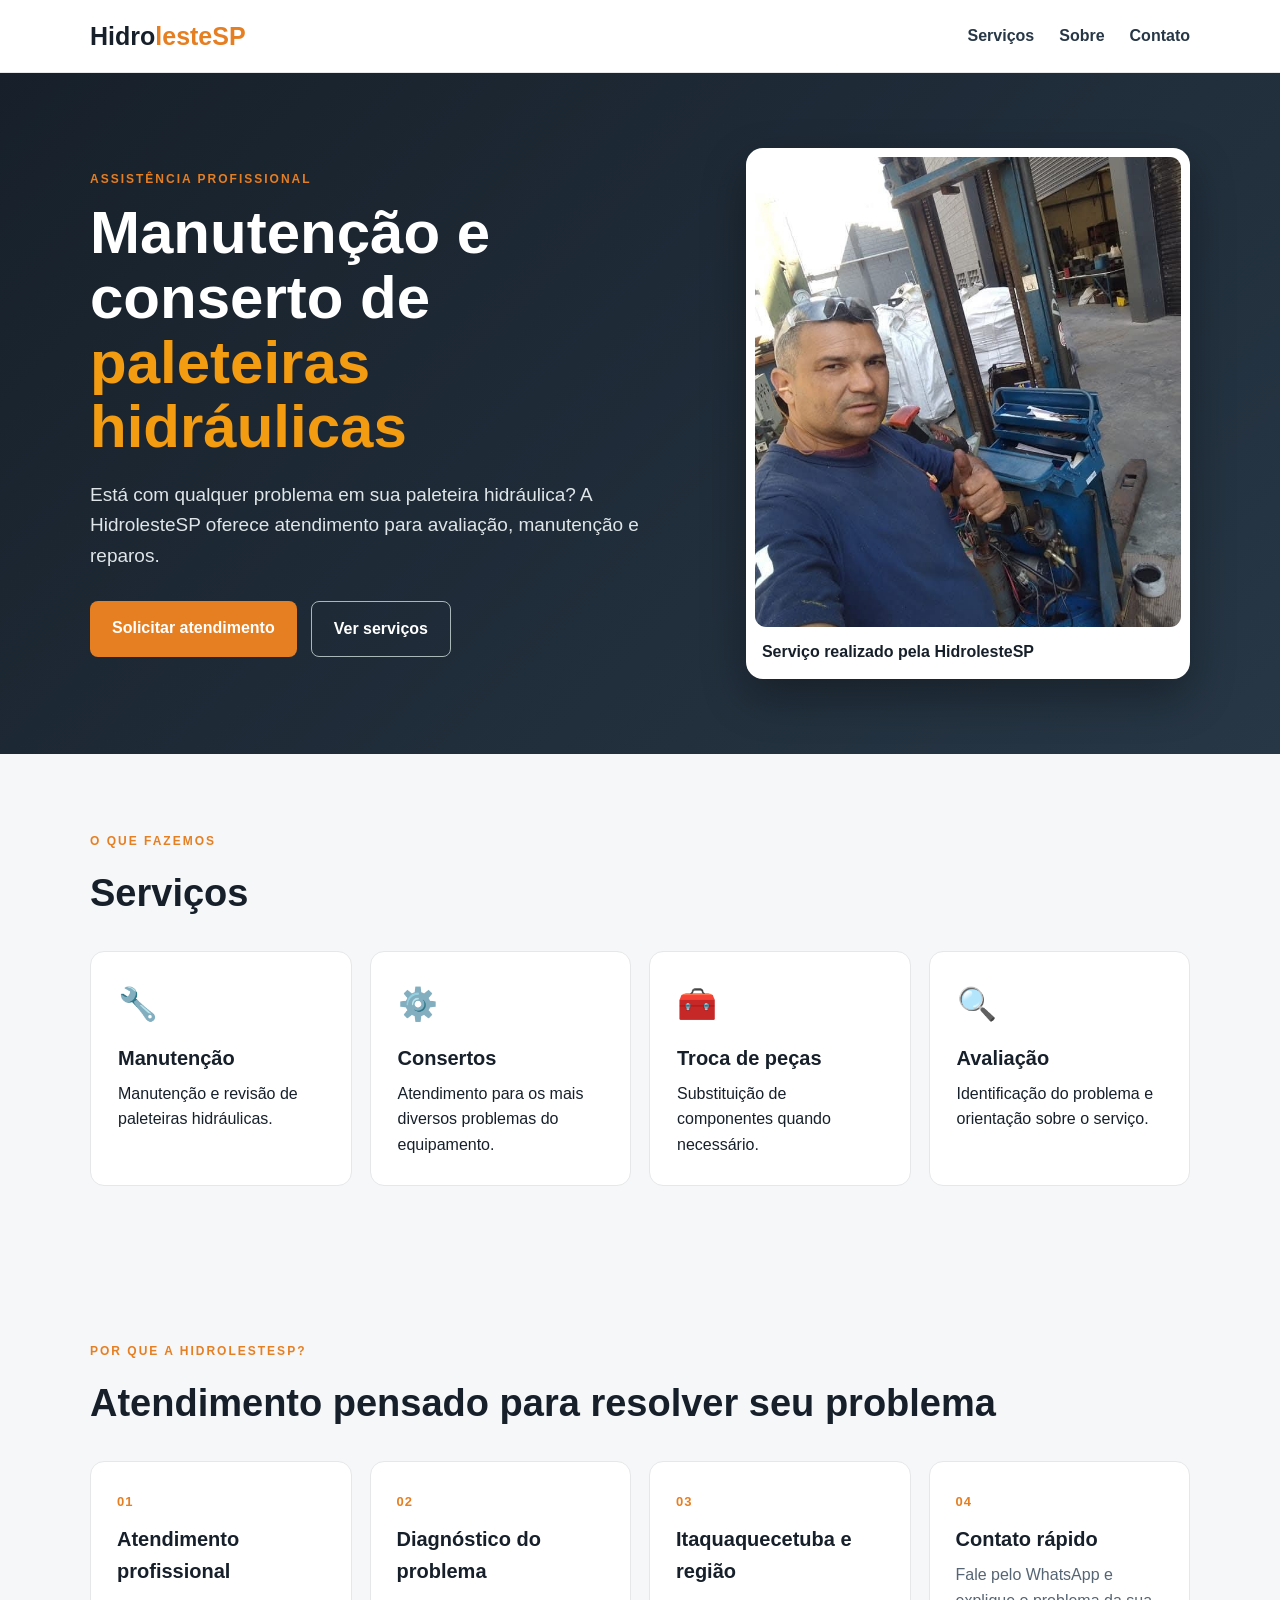
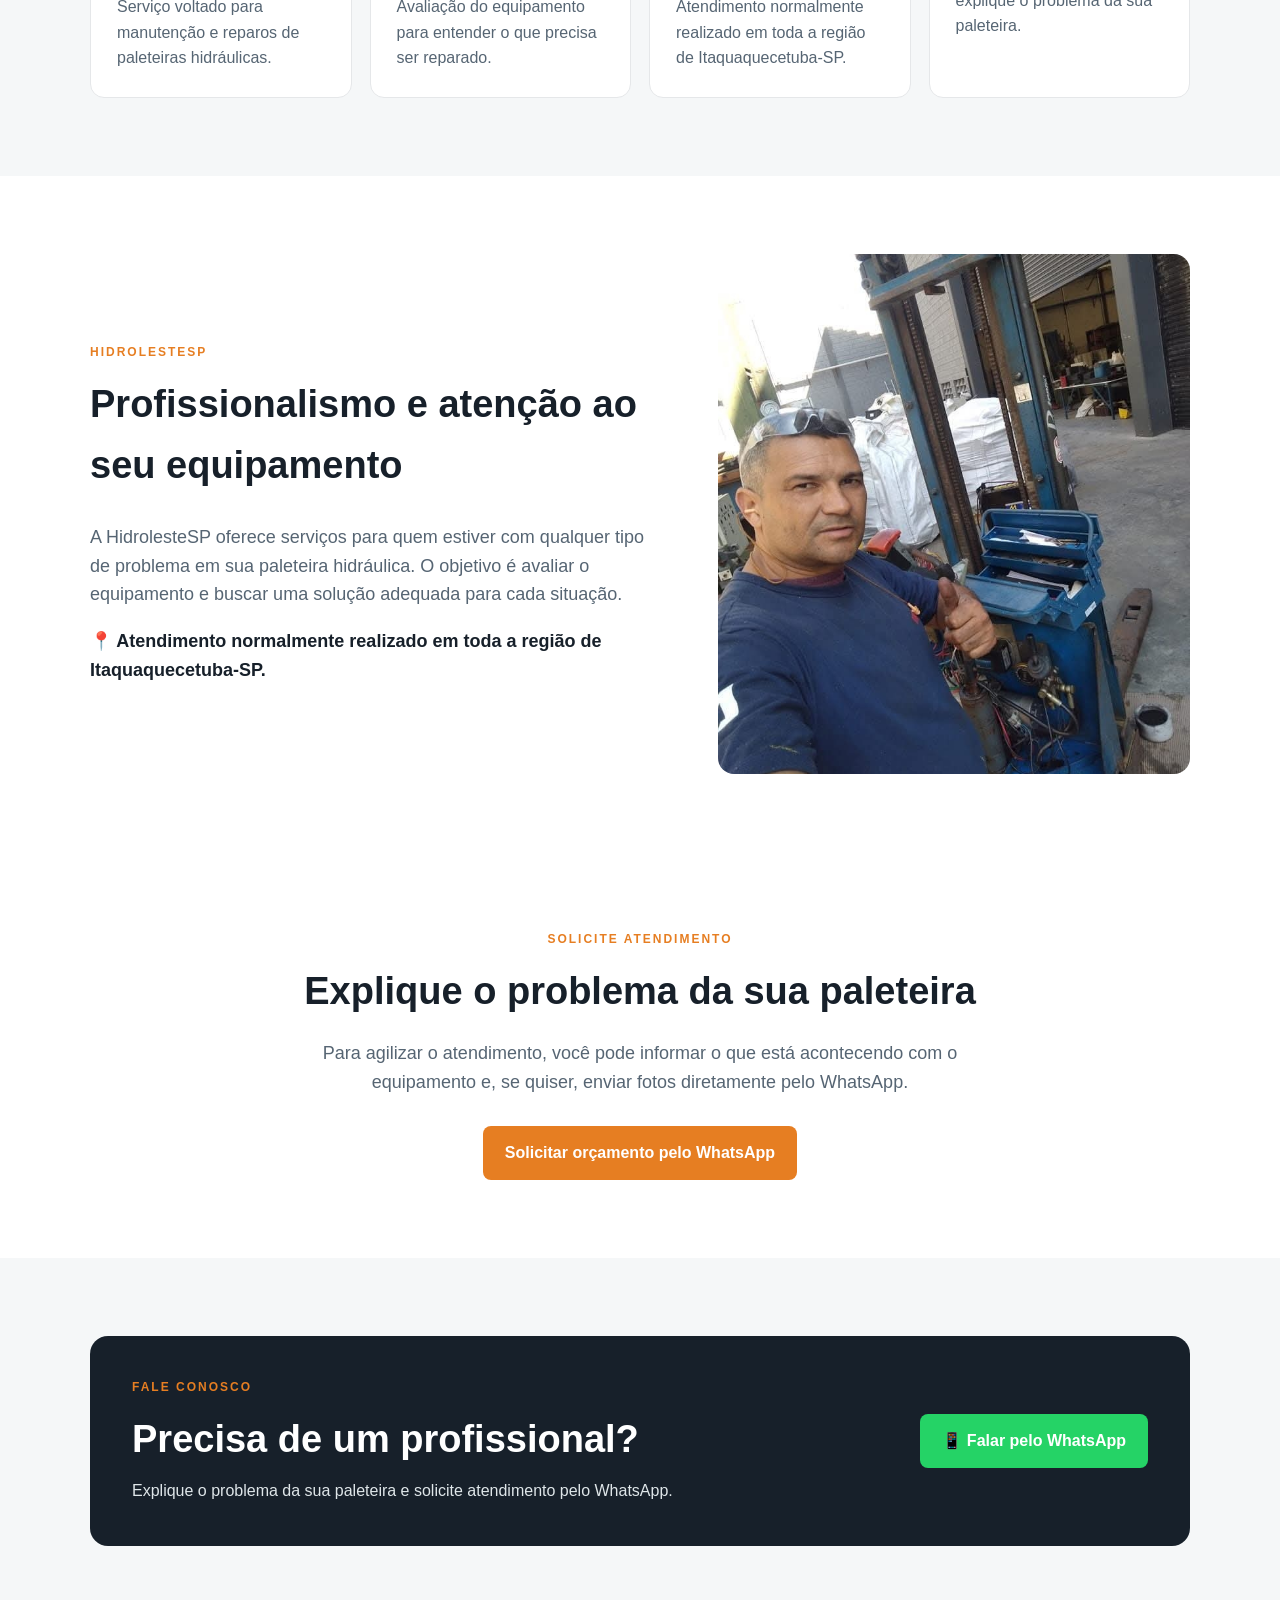
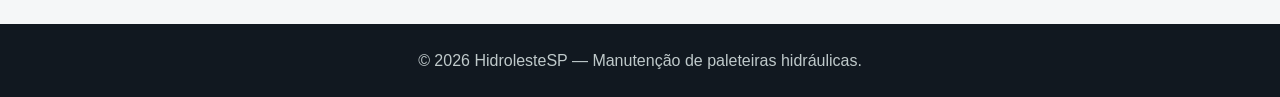
==== index.html @ 15f8eb1a "Add files via upload" ====
<!DOCTYPE html>
<html lang="pt-BR">
<head>
<meta charset="UTF-8">
<meta name="viewport" content="width=device-width, initial-scale=1.0">
<title>HidrolesteSP | Paleteiras Hidráulicas</title>
<link rel="stylesheet" href="style.css">
</head>
<body>
<header><div class="container nav">
  <div class="logo">Hidro<span>lesteSP</span></div>
  <nav><a href="#servicos">Serviços</a><a href="#sobre">Sobre</a><a href="#contato">Contato</a></nav>
</div></header>

<section class="hero"><div class="container hero-grid">
  <div>
    <p class="tag">ASSISTÊNCIA PROFISSIONAL</p>
    <h1>Manutenção e conserto de <strong>paleteiras hidráulicas</strong></h1>
    <p class="lead">Está com qualquer problema em sua paleteira hidráulica? A HidrolesteSP oferece atendimento para avaliação, manutenção e reparos.</p>
    <div class="buttons"><a class="btn primary" href="#contato">Solicitar atendimento</a><a class="btn outline" href="#servicos">Ver serviços</a></div>
  </div>
  <div class="photo"><img src="foto-servico.jpg" alt="Serviço realizado pela HidrolesteSP"><div>Serviço realizado pela HidrolesteSP</div></div>
</div></section>

<section id="servicos" class="section"><div class="container">
<p class="tag">O QUE FAZEMOS</p><h2>Serviços</h2>
<div class="cards">
<article><span>🔧</span><h3>Manutenção</h3><p>Manutenção e revisão de paleteiras hidráulicas.</p></article>
<article><span>⚙️</span><h3>Consertos</h3><p>Atendimento para os mais diversos problemas do equipamento.</p></article>
<article><span>🧰</span><h3>Troca de peças</h3><p>Substituição de componentes quando necessário.</p></article>
<article><span>🔍</span><h3>Avaliação</h3><p>Identificação do problema e orientação sobre o serviço.</p></article>
</div></div></section>

<section class="section reasons"><div class="container">
<p class="tag">POR QUE A HIDROLESTESP?</p>
<h2>Atendimento pensado para resolver seu problema</h2>
<div class="reasons-grid">
  <div class="reason"><b>01</b><h3>Atendimento profissional</h3><p>Serviço voltado para manutenção e reparos de paleteiras hidráulicas.</p></div>
  <div class="reason"><b>02</b><h3>Diagnóstico do problema</h3><p>Avaliação do equipamento para entender o que precisa ser reparado.</p></div>
  <div class="reason"><b>03</b><h3>Itaquaquecetuba e região</h3><p>Atendimento normalmente realizado em toda a região de Itaquaquecetuba-SP.</p></div>
  <div class="reason"><b>04</b><h3>Contato rápido</h3><p>Fale pelo WhatsApp e explique o problema da sua paleteira.</p></div>
</div>
</div></section>

<section id="sobre" class="section white"><div class="container about">
<div><p class="tag">HIDROLESTESP</p><h2>Profissionalismo e atenção ao seu equipamento</h2>
<p>A HidrolesteSP oferece serviços para quem estiver com qualquer tipo de problema em sua paleteira hidráulica. O objetivo é avaliar o equipamento e buscar uma solução adequada para cada situação.</p>
<p class="location">📍 Atendimento normalmente realizado em toda a região de Itaquaquecetuba-SP.</p></div>
<img src="foto-servico.jpg" alt="HidrolesteSP trabalhando em uma paleteira">
</div></section>

<section class="section request"><div class="container">
<p class="tag">SOLICITE ATENDIMENTO</p>
<h2>Explique o problema da sua paleteira</h2>
<p class="request-text">Para agilizar o atendimento, você pode informar o que está acontecendo com o equipamento e, se quiser, enviar fotos diretamente pelo WhatsApp.</p>
<a class="btn primary" href="https://wa.me/5511939559739?text=Ol%C3%A1%20HidrolesteSP%2C%20gostaria%20de%20solicitar%20atendimento%20para%20minha%20paleteira%20hidr%C3%A1ulica.%20O%20problema%20%C3%A9%3A%20" target="_blank">Solicitar orçamento pelo WhatsApp</a>
</div></section>

<section id="contato" class="section"><div class="container contact">
<div><p class="tag">FALE CONOSCO</p><h2>Precisa de um profissional?</h2><p>Explique o problema da sua paleteira e solicite atendimento pelo WhatsApp.</p></div>
<a class="btn whatsapp" href="https://wa.me/5511939559739?text=Ol%C3%A1%20HidrolesteSP%2C%20estou%20com%20um%20problema%20em%20uma%20paleteira%20hidr%C3%A1ulica%20e%20gostaria%20de%20solicitar%20atendimento." target="_blank">📱 Falar pelo WhatsApp</a>
</div></section>

<footer>© 2026 HidrolesteSP — Manutenção de paleteiras hidráulicas.</footer>
</body></html>
---- style.css ----
*{box-sizing:border-box;margin:0;padding:0}body{font-family:Arial,Helvetica,sans-serif;color:#17202a;background:#f5f7f8;line-height:1.6}a{text-decoration:none}.container{width:min(1100px,92%);margin:auto}header{background:#fff;border-bottom:1px solid #e5e7e9;position:sticky;top:0;z-index:5}.nav{height:72px;display:flex;align-items:center;justify-content:space-between}.logo{font-size:25px;font-weight:800}.logo span{color:#e67e22}nav a{color:#273746;font-weight:700;margin-left:25px}.hero{background:linear-gradient(135deg,#17202a,#273746);color:#fff;padding:75px 0}.hero-grid{display:grid;grid-template-columns:1.15fr .85fr;gap:55px;align-items:center}.tag{font-size:12px;letter-spacing:2px;font-weight:800;color:#e67e22;margin-bottom:12px}.hero h1{font-size:clamp(38px,5vw,60px);line-height:1.08;margin-bottom:20px}.hero h1 strong{color:#f39c12}.lead{font-size:19px;color:#dfe6e9;max-width:680px}.buttons{display:flex;gap:14px;margin-top:30px;flex-wrap:wrap}.btn{display:inline-block;padding:14px 22px;border-radius:8px;font-weight:800}.primary{background:#e67e22;color:#fff}.outline{border:1px solid #aab7b8;color:#fff}.photo{background:#fff;padding:9px;border-radius:17px;color:#17202a;font-weight:800;box-shadow:0 18px 45px #0005}.photo img{width:100%;height:470px;object-fit:cover;object-position:center;border-radius:11px;display:block}.photo div{padding:12px 7px 5px}.section{padding:78px 0}.section h2{font-size:38px;margin-bottom:27px}.cards{display:grid;grid-template-columns:repeat(4,1fr);gap:18px}.cards article{background:#fff;border:1px solid #e5e7e9;border-radius:14px;padding:27px}.cards span{font-size:32px}.cards h3{margin:12px 0 7px;font-size:20px}.white{background:#fff}.about{display:grid;grid-template-columns:1.1fr .9fr;gap:50px;align-items:center}.about>div>p:not(.tag){font-size:18px;color:#566573;max-width:680px}.about img{width:100%;max-height:520px;object-fit:cover;border-radius:16px}.location{margin-top:18px!important;font-weight:800!important;color:#17202a!important}.contact{background:#17202a;color:#fff;border-radius:18px;padding:42px;display:flex;justify-content:space-between;align-items:center;gap:30px}.contact h2{margin-bottom:8px}.contact p:not(.tag){color:#dfe6e9}.whatsapp{background:#25d366;color:#fff;white-space:nowrap}footer{background:#111820;color:#bfc9ca;text-align:center;padding:24px}@media(max-width:800px){nav{display:none}.hero-grid,.about{grid-template-columns:1fr}.cards{grid-template-columns:1fr 1fr}.photo img{height:400px}.contact{flex-direction:column;align-items:flex-start}}@media(max-width:520px){.cards{grid-template-columns:1fr}.section{padding:60px 0}.hero{padding:60px 0}.photo img{height:360px}}

.reasons{background:#f5f7f8}.reasons-grid{display:grid;grid-template-columns:repeat(4,1fr);gap:18px}.reason{background:#fff;border:1px solid #e5e7e9;border-radius:14px;padding:26px}.reason b{font-size:13px;color:#e67e22;letter-spacing:1px}.reason h3{font-size:20px;margin:10px 0 7px}.reason p{color:#566573}.request{text-align:center;background:#fff}.request-text{max-width:700px;margin:-10px auto 25px;color:#566573;font-size:18px}.request .btn{margin-top:5px}@media(max-width:800px){.reasons-grid{grid-template-columns:1fr 1fr}}@media(max-width:520px){.reasons-grid{grid-template-columns:1fr}}
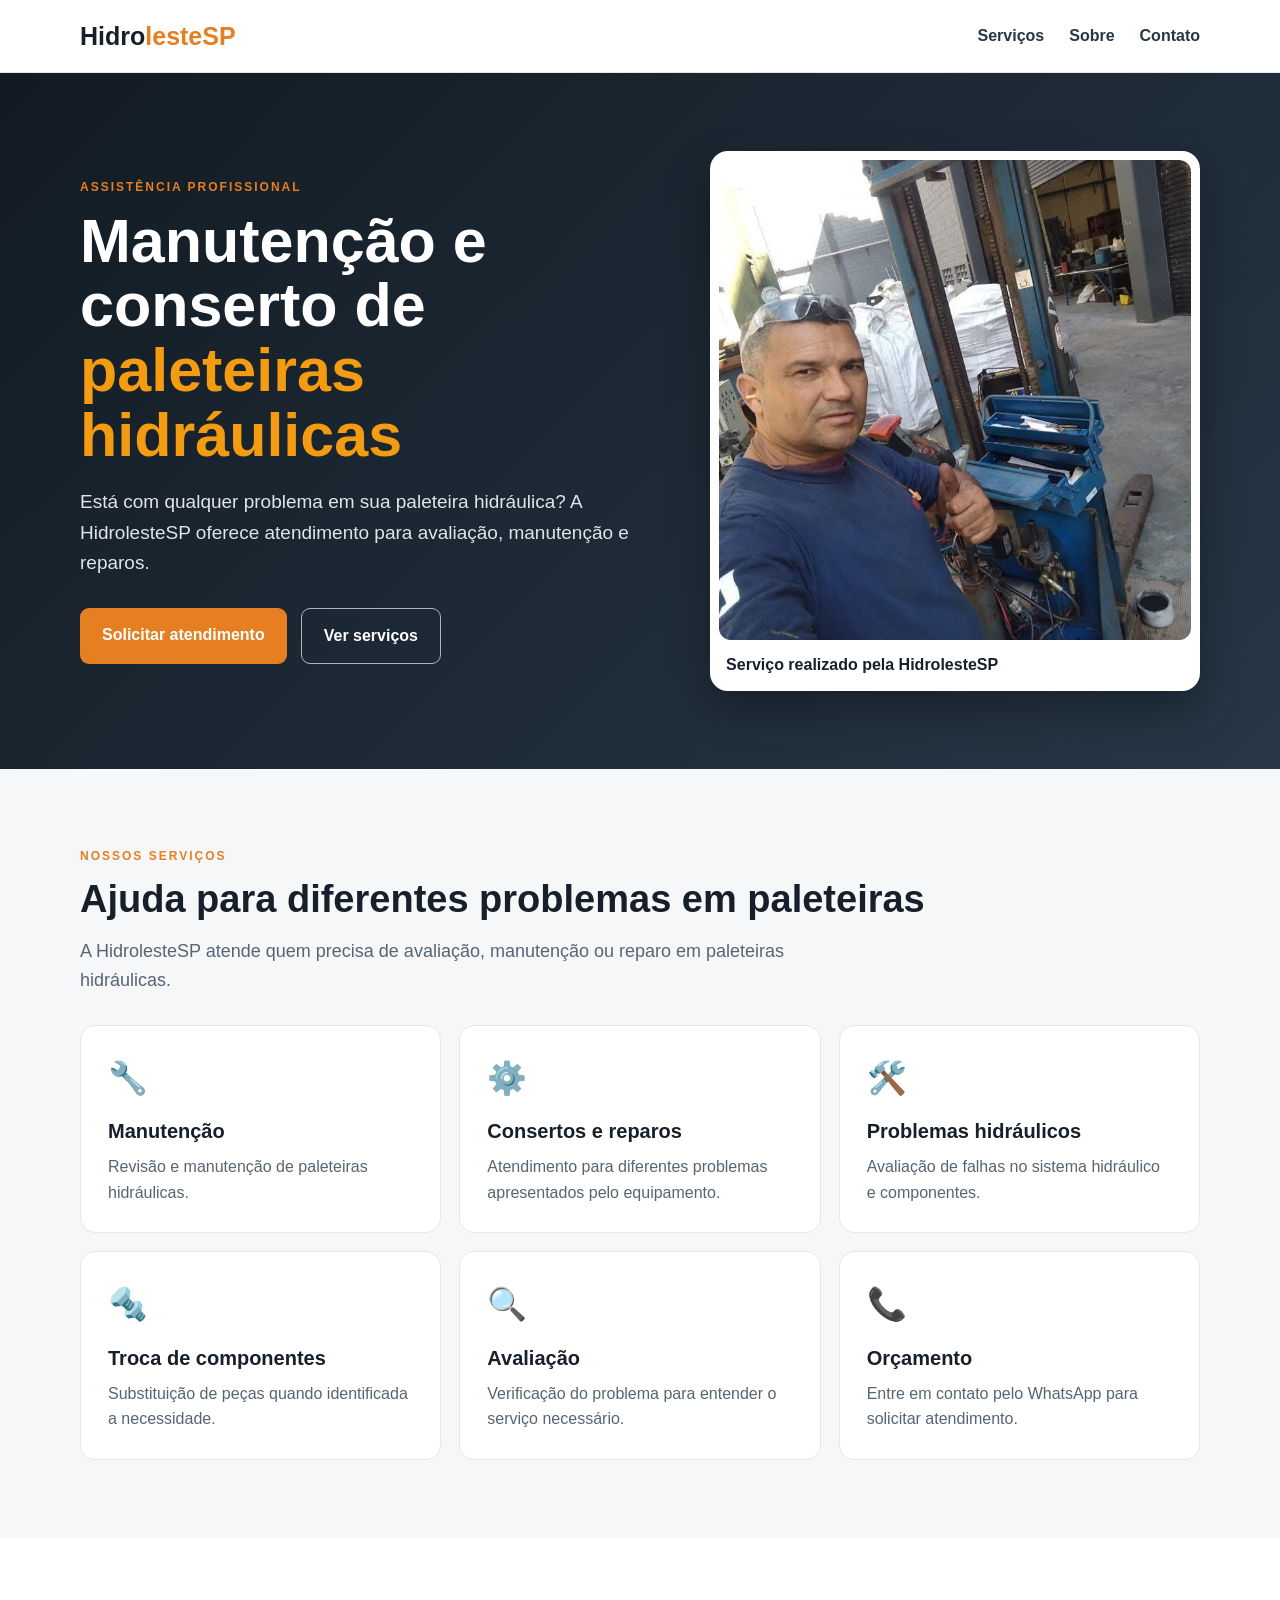
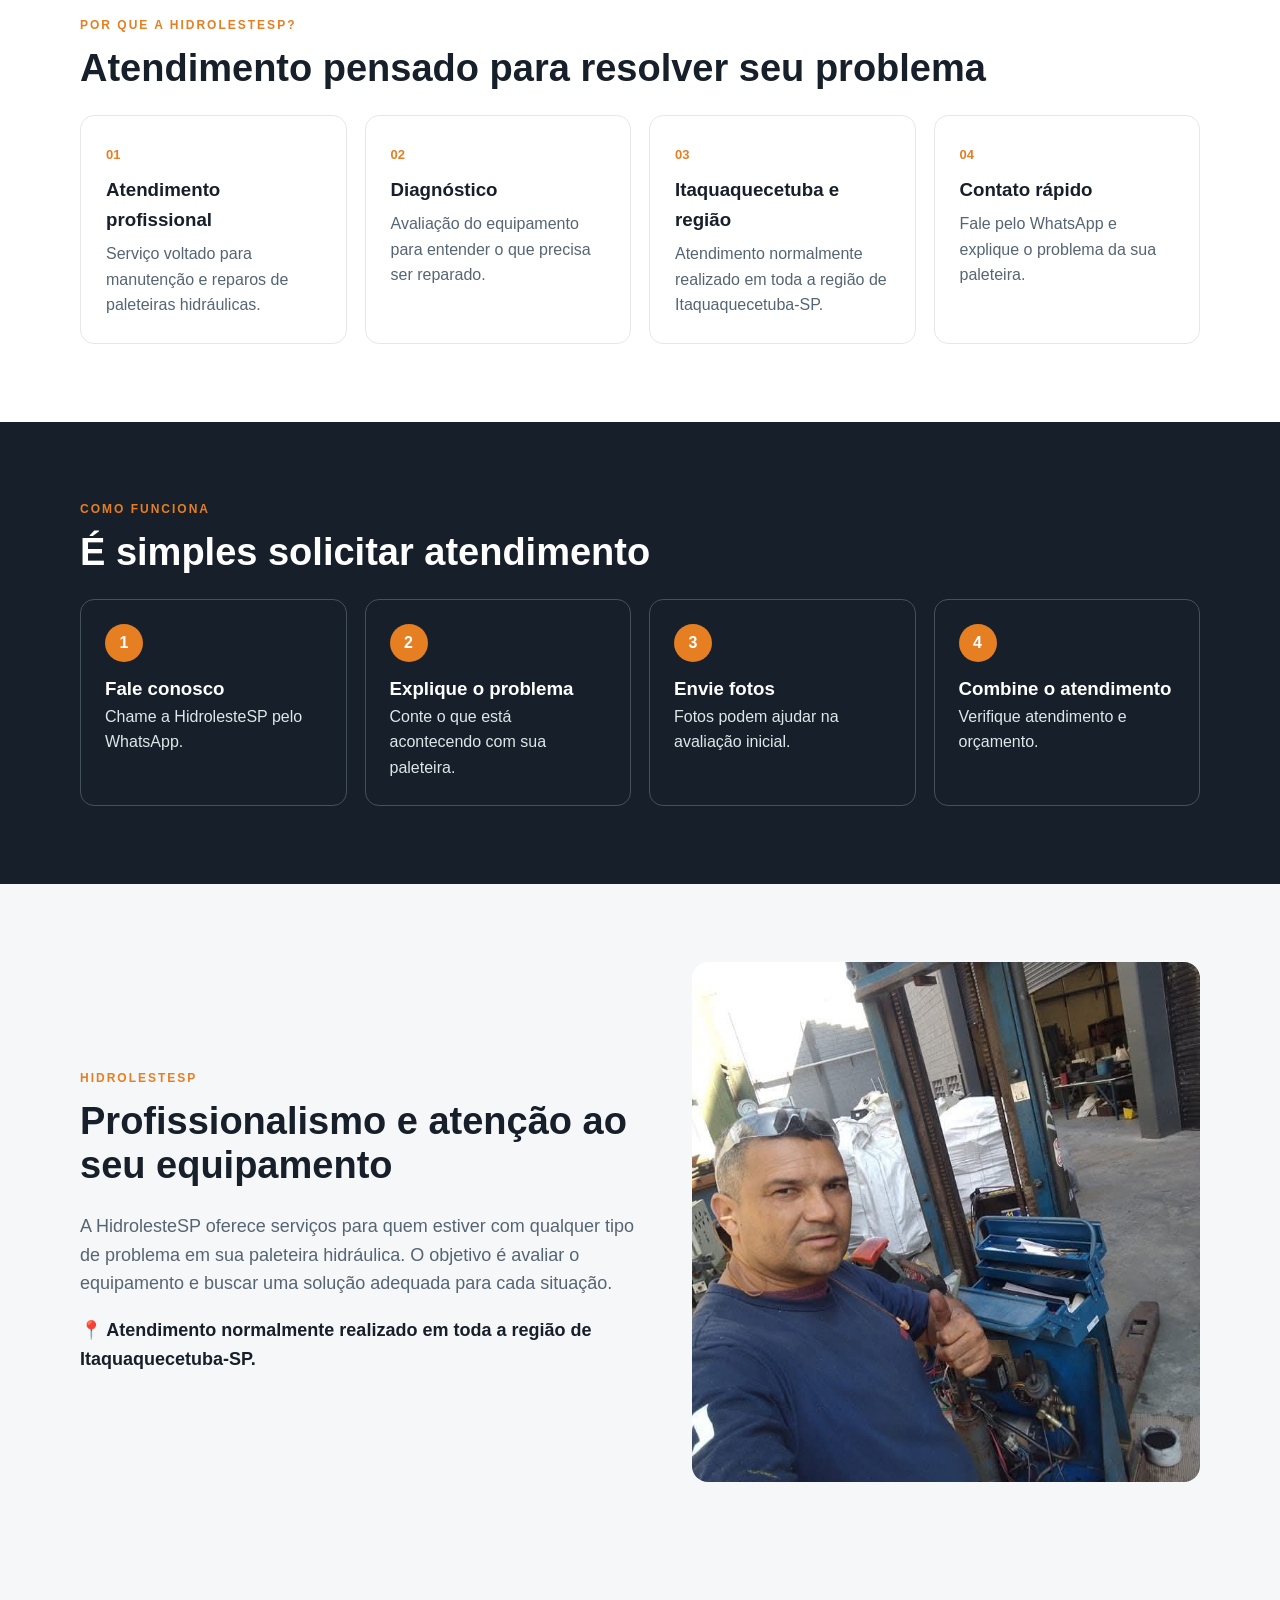
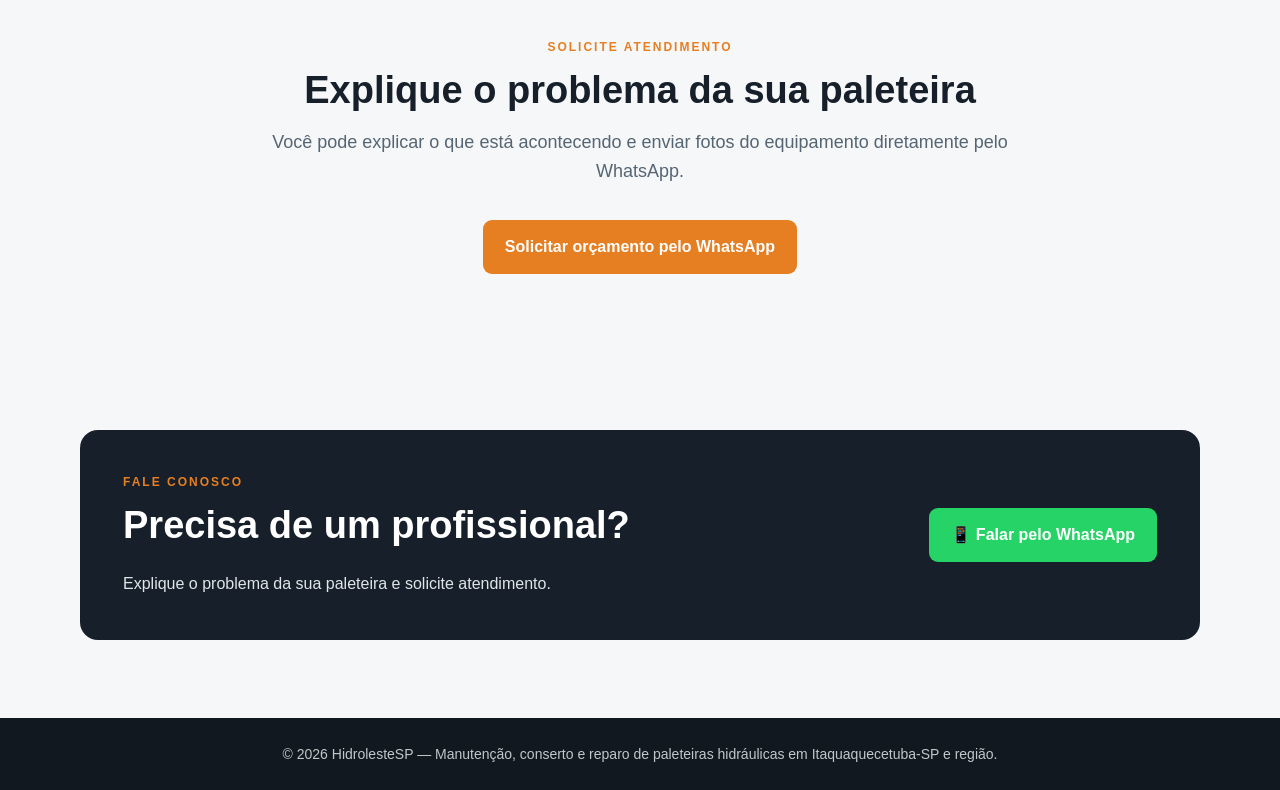
==== commit 65de3b3d: "Add files via upload" ====
--- a/index.html
+++ b/index.html
@@ -3,46 +3,96 @@
 <head>
 <meta charset="UTF-8">
 <meta name="viewport" content="width=device-width, initial-scale=1.0">
-<title>HidrolesteSP | Paleteiras Hidráulicas</title>
-<link rel="stylesheet" href="style.css">
+<title>HidrolesteSP | Manutenção de Paleteiras Hidráulicas</title>
+<meta name="description" content="HidrolesteSP oferece manutenção, conserto, reparos e avaliação de paleteiras hidráulicas em Itaquaquecetuba-SP e região.">
+<style>
+*{box-sizing:border-box;margin:0;padding:0}
+html{scroll-behavior:smooth}
+body{font-family:Arial,Helvetica,sans-serif;color:#17202a;background:#f5f7f8;line-height:1.6}
+a{text-decoration:none}
+.container{width:min(1120px,92%);margin:auto}
+header{background:#fff;border-bottom:1px solid #e5e7e9;position:sticky;top:0;z-index:10}
+.nav{height:72px;display:flex;align-items:center;justify-content:space-between}
+.logo{font-size:25px;font-weight:900}.logo span{color:#e67e22}
+nav a{color:#273746;font-weight:700;margin-left:25px}
+.hero{background:linear-gradient(135deg,#121b23,#273746);color:#fff;padding:78px 0}
+.hero-grid{display:grid;grid-template-columns:1.08fr .92fr;gap:55px;align-items:center}
+.tag{font-size:12px;letter-spacing:2px;font-weight:900;color:#e67e22;margin-bottom:12px}
+h1{font-size:clamp(38px,5vw,61px);line-height:1.06;margin-bottom:20px}
+h1 strong{color:#f39c12}.lead{font-size:19px;color:#dfe6e9;max-width:690px}
+.buttons{display:flex;gap:14px;margin-top:30px;flex-wrap:wrap}
+.btn{display:inline-block;padding:14px 22px;border-radius:9px;font-weight:900}
+.primary{background:#e67e22;color:#fff}.outline{border:1px solid #aab7b8;color:#fff}
+.photo{background:#fff;padding:9px;border-radius:18px;color:#17202a;font-weight:800;box-shadow:0 18px 45px #0005}
+.photo img{width:100%;height:480px;object-fit:cover;object-position:center;border-radius:12px;display:block}
+.photo div{padding:12px 7px 4px}
+.section{padding:78px 0}.section h2{font-size:38px;line-height:1.15;margin-bottom:24px}
+.intro{max-width:760px;color:#566573;font-size:18px;margin:-8px 0 30px}
+.services{background:#f5f7f8}
+.cards{display:grid;grid-template-columns:repeat(3,1fr);gap:18px}
+.card{background:#fff;border:1px solid #e5e7e9;border-radius:15px;padding:27px;transition:transform .2s,box-shadow .2s}
+.card:hover{transform:translateY(-3px);box-shadow:0 10px 25px #00000012}
+.card span{font-size:32px}.card h3{font-size:20px;margin:11px 0 7px}.card p{color:#566573}
+.reasons{background:#fff}.reason-grid{display:grid;grid-template-columns:repeat(4,1fr);gap:18px}
+.reason{padding:25px;border:1px solid #e5e7e9;border-radius:14px}.reason b{color:#e67e22;font-size:13px}.reason h3{margin:9px 0 6px}.reason p{color:#566573}
+.process{background:#17202a;color:#fff}.process-grid{display:grid;grid-template-columns:repeat(4,1fr);gap:18px}
+.step{border:1px solid #44515b;border-radius:14px;padding:24px}.step b{display:flex;width:38px;height:38px;border-radius:50%;align-items:center;justify-content:center;background:#e67e22;margin-bottom:12px}.step p{color:#dfe6e9}
+.about{display:grid;grid-template-columns:1.05fr .95fr;gap:50px;align-items:center}.about p:not(.tag){font-size:18px;color:#566573;max-width:700px}.about img{width:100%;max-height:520px;object-fit:cover;border-radius:16px}
+.location{font-weight:900!important;color:#17202a!important;margin-top:18px}
+.request{text-align:center;background:#f5f7f8}.request .intro{margin-left:auto;margin-right:auto}.request .btn{margin-top:4px}
+.contact{background:#17202a;color:#fff;border-radius:18px;padding:43px;display:flex;justify-content:space-between;align-items:center;gap:30px}.contact p:not(.tag){color:#dfe6e9}.whatsapp{background:#25d366;color:#fff;white-space:nowrap}
+footer{background:#111820;color:#bfc9ca;text-align:center;padding:25px;font-size:14px}
+@media(max-width:800px){nav{display:none}.hero-grid,.about{grid-template-columns:1fr}.cards{grid-template-columns:1fr 1fr}.reason-grid,.process-grid{grid-template-columns:1fr 1fr}.photo img{height:410px}.contact{flex-direction:column;align-items:flex-start}}
+@media(max-width:520px){.cards,.reason-grid,.process-grid{grid-template-columns:1fr}.hero{padding:60px 0}.section{padding:60px 0}.photo img{height:370px}}
+</style>
 </head>
 <body>
 <header><div class="container nav">
-  <div class="logo">Hidro<span>lesteSP</span></div>
-  <nav><a href="#servicos">Serviços</a><a href="#sobre">Sobre</a><a href="#contato">Contato</a></nav>
+<div class="logo">Hidro<span>lesteSP</span></div>
+<nav><a href="#servicos">Serviços</a><a href="#sobre">Sobre</a><a href="#contato">Contato</a></nav>
 </div></header>
 
 <section class="hero"><div class="container hero-grid">
-  <div>
-    <p class="tag">ASSISTÊNCIA PROFISSIONAL</p>
-    <h1>Manutenção e conserto de <strong>paleteiras hidráulicas</strong></h1>
-    <p class="lead">Está com qualquer problema em sua paleteira hidráulica? A HidrolesteSP oferece atendimento para avaliação, manutenção e reparos.</p>
-    <div class="buttons"><a class="btn primary" href="#contato">Solicitar atendimento</a><a class="btn outline" href="#servicos">Ver serviços</a></div>
-  </div>
-  <div class="photo"><img src="foto-servico.jpg" alt="Serviço realizado pela HidrolesteSP"><div>Serviço realizado pela HidrolesteSP</div></div>
+<div>
+<p class="tag">ASSISTÊNCIA PROFISSIONAL</p>
+<h1>Manutenção e conserto de <strong>paleteiras hidráulicas</strong></h1>
+<p class="lead">Está com qualquer problema em sua paleteira hidráulica? A HidrolesteSP oferece atendimento para avaliação, manutenção e reparos.</p>
+<div class="buttons"><a class="btn primary" href="#contato">Solicitar atendimento</a><a class="btn outline" href="#servicos">Ver serviços</a></div>
+</div>
+<div class="photo"><img src="foto-servico.jpg" alt="Serviço realizado pela HidrolesteSP"><div>Serviço realizado pela HidrolesteSP</div></div>
 </div></section>
 
-<section id="servicos" class="section"><div class="container">
-<p class="tag">O QUE FAZEMOS</p><h2>Serviços</h2>
+<section id="servicos" class="section services"><div class="container">
+<p class="tag">NOSSOS SERVIÇOS</p><h2>Ajuda para diferentes problemas em paleteiras</h2>
+<p class="intro">A HidrolesteSP atende quem precisa de avaliação, manutenção ou reparo em paleteiras hidráulicas.</p>
 <div class="cards">
-<article><span>🔧</span><h3>Manutenção</h3><p>Manutenção e revisão de paleteiras hidráulicas.</p></article>
-<article><span>⚙️</span><h3>Consertos</h3><p>Atendimento para os mais diversos problemas do equipamento.</p></article>
-<article><span>🧰</span><h3>Troca de peças</h3><p>Substituição de componentes quando necessário.</p></article>
-<article><span>🔍</span><h3>Avaliação</h3><p>Identificação do problema e orientação sobre o serviço.</p></article>
+<div class="card"><span>🔧</span><h3>Manutenção</h3><p>Revisão e manutenção de paleteiras hidráulicas.</p></div>
+<div class="card"><span>⚙️</span><h3>Consertos e reparos</h3><p>Atendimento para diferentes problemas apresentados pelo equipamento.</p></div>
+<div class="card"><span>🛠️</span><h3>Problemas hidráulicos</h3><p>Avaliação de falhas no sistema hidráulico e componentes.</p></div>
+<div class="card"><span>🔩</span><h3>Troca de componentes</h3><p>Substituição de peças quando identificada a necessidade.</p></div>
+<div class="card"><span>🔍</span><h3>Avaliação</h3><p>Verificação do problema para entender o serviço necessário.</p></div>
+<div class="card"><span>📞</span><h3>Orçamento</h3><p>Entre em contato pelo WhatsApp para solicitar atendimento.</p></div>
 </div></div></section>
 
 <section class="section reasons"><div class="container">
-<p class="tag">POR QUE A HIDROLESTESP?</p>
-<h2>Atendimento pensado para resolver seu problema</h2>
-<div class="reasons-grid">
-  <div class="reason"><b>01</b><h3>Atendimento profissional</h3><p>Serviço voltado para manutenção e reparos de paleteiras hidráulicas.</p></div>
-  <div class="reason"><b>02</b><h3>Diagnóstico do problema</h3><p>Avaliação do equipamento para entender o que precisa ser reparado.</p></div>
-  <div class="reason"><b>03</b><h3>Itaquaquecetuba e região</h3><p>Atendimento normalmente realizado em toda a região de Itaquaquecetuba-SP.</p></div>
-  <div class="reason"><b>04</b><h3>Contato rápido</h3><p>Fale pelo WhatsApp e explique o problema da sua paleteira.</p></div>
-</div>
-</div></section>
+<p class="tag">POR QUE A HIDROLESTESP?</p><h2>Atendimento pensado para resolver seu problema</h2>
+<div class="reason-grid">
+<div class="reason"><b>01</b><h3>Atendimento profissional</h3><p>Serviço voltado para manutenção e reparos de paleteiras hidráulicas.</p></div>
+<div class="reason"><b>02</b><h3>Diagnóstico</h3><p>Avaliação do equipamento para entender o que precisa ser reparado.</p></div>
+<div class="reason"><b>03</b><h3>Itaquaquecetuba e região</h3><p>Atendimento normalmente realizado em toda a região de Itaquaquecetuba-SP.</p></div>
+<div class="reason"><b>04</b><h3>Contato rápido</h3><p>Fale pelo WhatsApp e explique o problema da sua paleteira.</p></div>
+</div></div></section>
 
-<section id="sobre" class="section white"><div class="container about">
+<section class="section process"><div class="container">
+<p class="tag">COMO FUNCIONA</p><h2>É simples solicitar atendimento</h2>
+<div class="process-grid">
+<div class="step"><b>1</b><h3>Fale conosco</h3><p>Chame a HidrolesteSP pelo WhatsApp.</p></div>
+<div class="step"><b>2</b><h3>Explique o problema</h3><p>Conte o que está acontecendo com sua paleteira.</p></div>
+<div class="step"><b>3</b><h3>Envie fotos</h3><p>Fotos podem ajudar na avaliação inicial.</p></div>
+<div class="step"><b>4</b><h3>Combine o atendimento</h3><p>Verifique atendimento e orçamento.</p></div>
+</div></div></section>
+
+<section id="sobre" class="section"><div class="container about">
 <div><p class="tag">HIDROLESTESP</p><h2>Profissionalismo e atenção ao seu equipamento</h2>
 <p>A HidrolesteSP oferece serviços para quem estiver com qualquer tipo de problema em sua paleteira hidráulica. O objetivo é avaliar o equipamento e buscar uma solução adequada para cada situação.</p>
 <p class="location">📍 Atendimento normalmente realizado em toda a região de Itaquaquecetuba-SP.</p></div>
@@ -50,16 +100,15 @@
 </div></section>
 
 <section class="section request"><div class="container">
-<p class="tag">SOLICITE ATENDIMENTO</p>
-<h2>Explique o problema da sua paleteira</h2>
-<p class="request-text">Para agilizar o atendimento, você pode informar o que está acontecendo com o equipamento e, se quiser, enviar fotos diretamente pelo WhatsApp.</p>
-<a class="btn primary" href="https://wa.me/5511939559739?text=Ol%C3%A1%20HidrolesteSP%2C%20gostaria%20de%20solicitar%20atendimento%20para%20minha%20paleteira%20hidr%C3%A1ulica.%20O%20problema%20%C3%A9%3A%20" target="_blank">Solicitar orçamento pelo WhatsApp</a>
+<p class="tag">SOLICITE ATENDIMENTO</p><h2>Explique o problema da sua paleteira</h2>
+<p class="intro">Você pode explicar o que está acontecendo e enviar fotos do equipamento diretamente pelo WhatsApp.</p>
+<a class="btn primary" href="https://wa.me/5511939559739?text=Ol%C3%A1%20HidrolesteSP%2C%20gostaria%20de%20solicitar%20atendimento%20para%20minha%20paleteira%20hidr%C3%A1ulica.%20O%20problema%20%C3%A9%3A%20" target="_blank" rel="noopener">Solicitar orçamento pelo WhatsApp</a>
 </div></section>
 
 <section id="contato" class="section"><div class="container contact">
-<div><p class="tag">FALE CONOSCO</p><h2>Precisa de um profissional?</h2><p>Explique o problema da sua paleteira e solicite atendimento pelo WhatsApp.</p></div>
-<a class="btn whatsapp" href="https://wa.me/5511939559739?text=Ol%C3%A1%20HidrolesteSP%2C%20estou%20com%20um%20problema%20em%20uma%20paleteira%20hidr%C3%A1ulica%20e%20gostaria%20de%20solicitar%20atendimento." target="_blank">📱 Falar pelo WhatsApp</a>
+<div><p class="tag">FALE CONOSCO</p><h2>Precisa de um profissional?</h2><p>Explique o problema da sua paleteira e solicite atendimento.</p></div>
+<a class="btn whatsapp" href="https://wa.me/5511939559739?text=Ol%C3%A1%20HidrolesteSP%2C%20estou%20com%20um%20problema%20em%20uma%20paleteira%20hidr%C3%A1ulica%20e%20gostaria%20de%20solicitar%20atendimento." target="_blank" rel="noopener">📱 Falar pelo WhatsApp</a>
 </div></section>
 
-<footer>© 2026 HidrolesteSP — Manutenção de paleteiras hidráulicas.</footer>
-</body></html>
+<footer>© 2026 HidrolesteSP — Manutenção, conserto e reparo de paleteiras hidráulicas em Itaquaquecetuba-SP e região.</footer>
+</body></html>
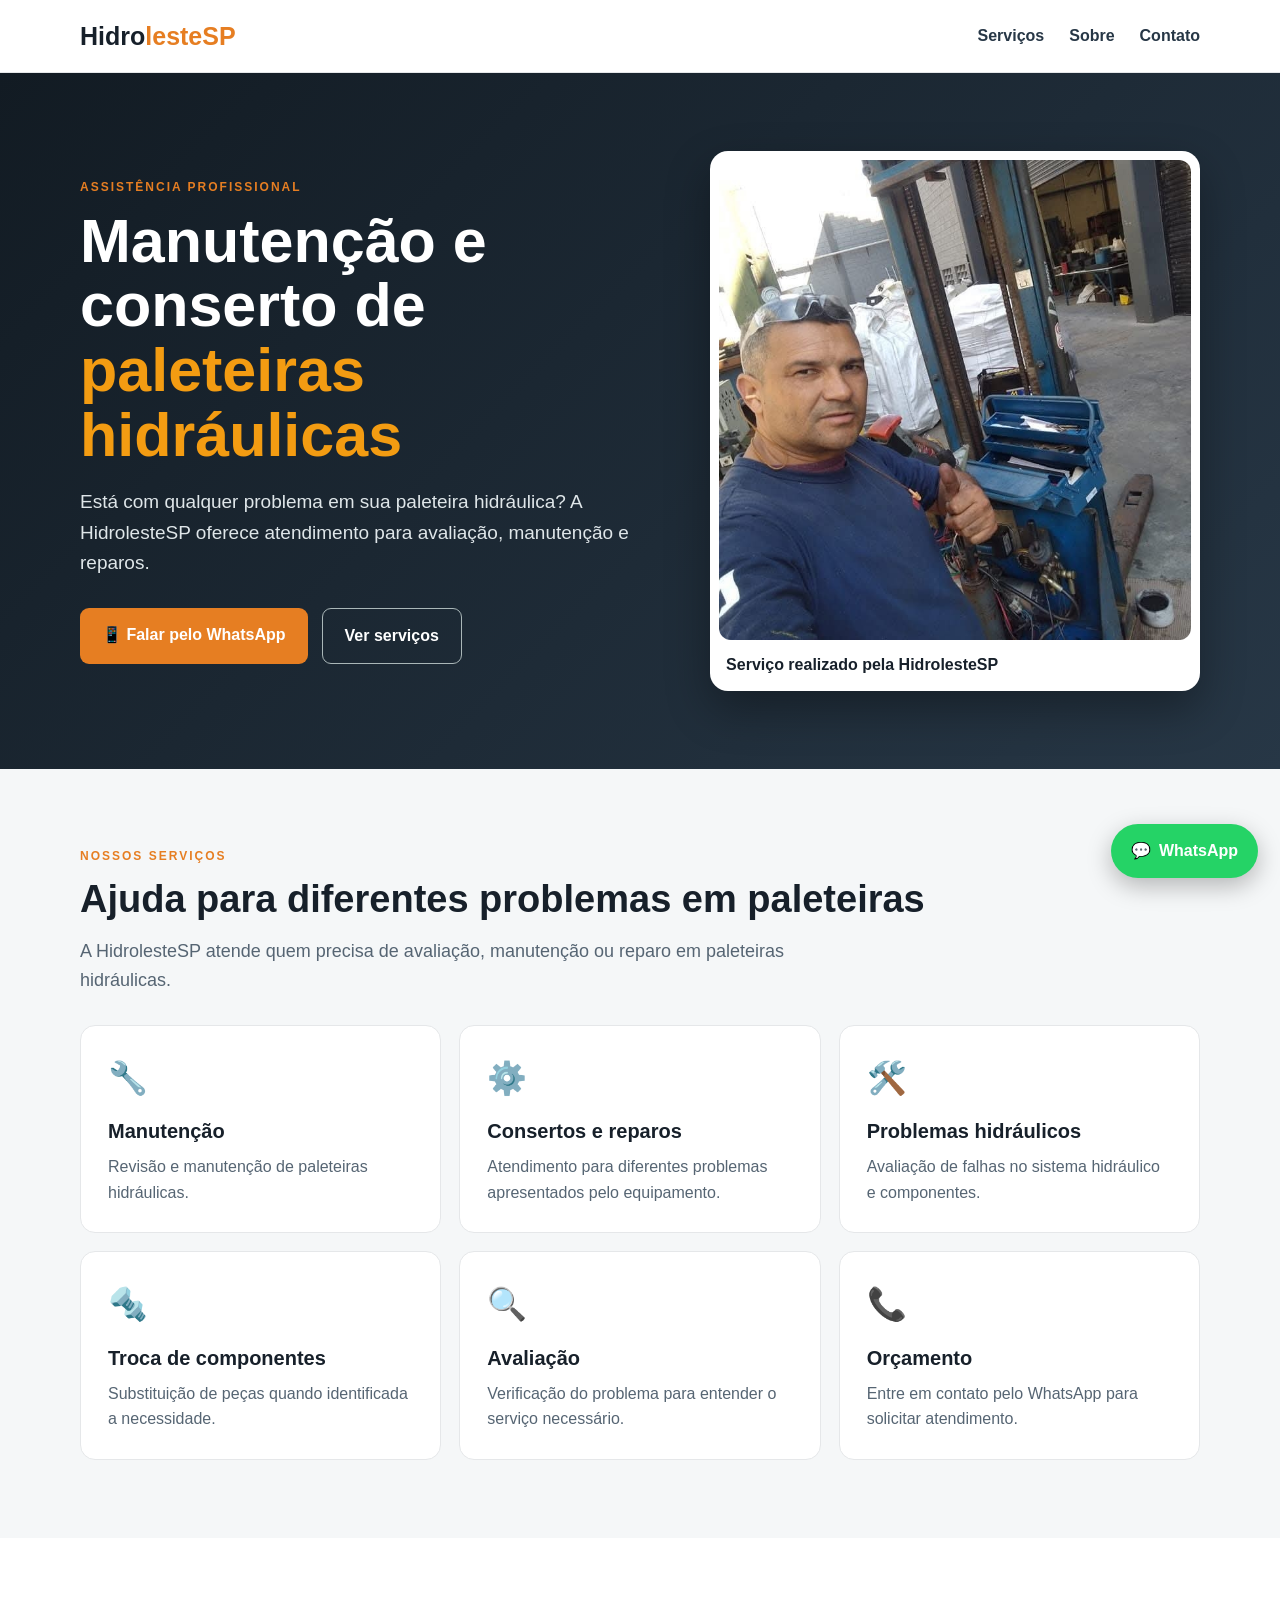
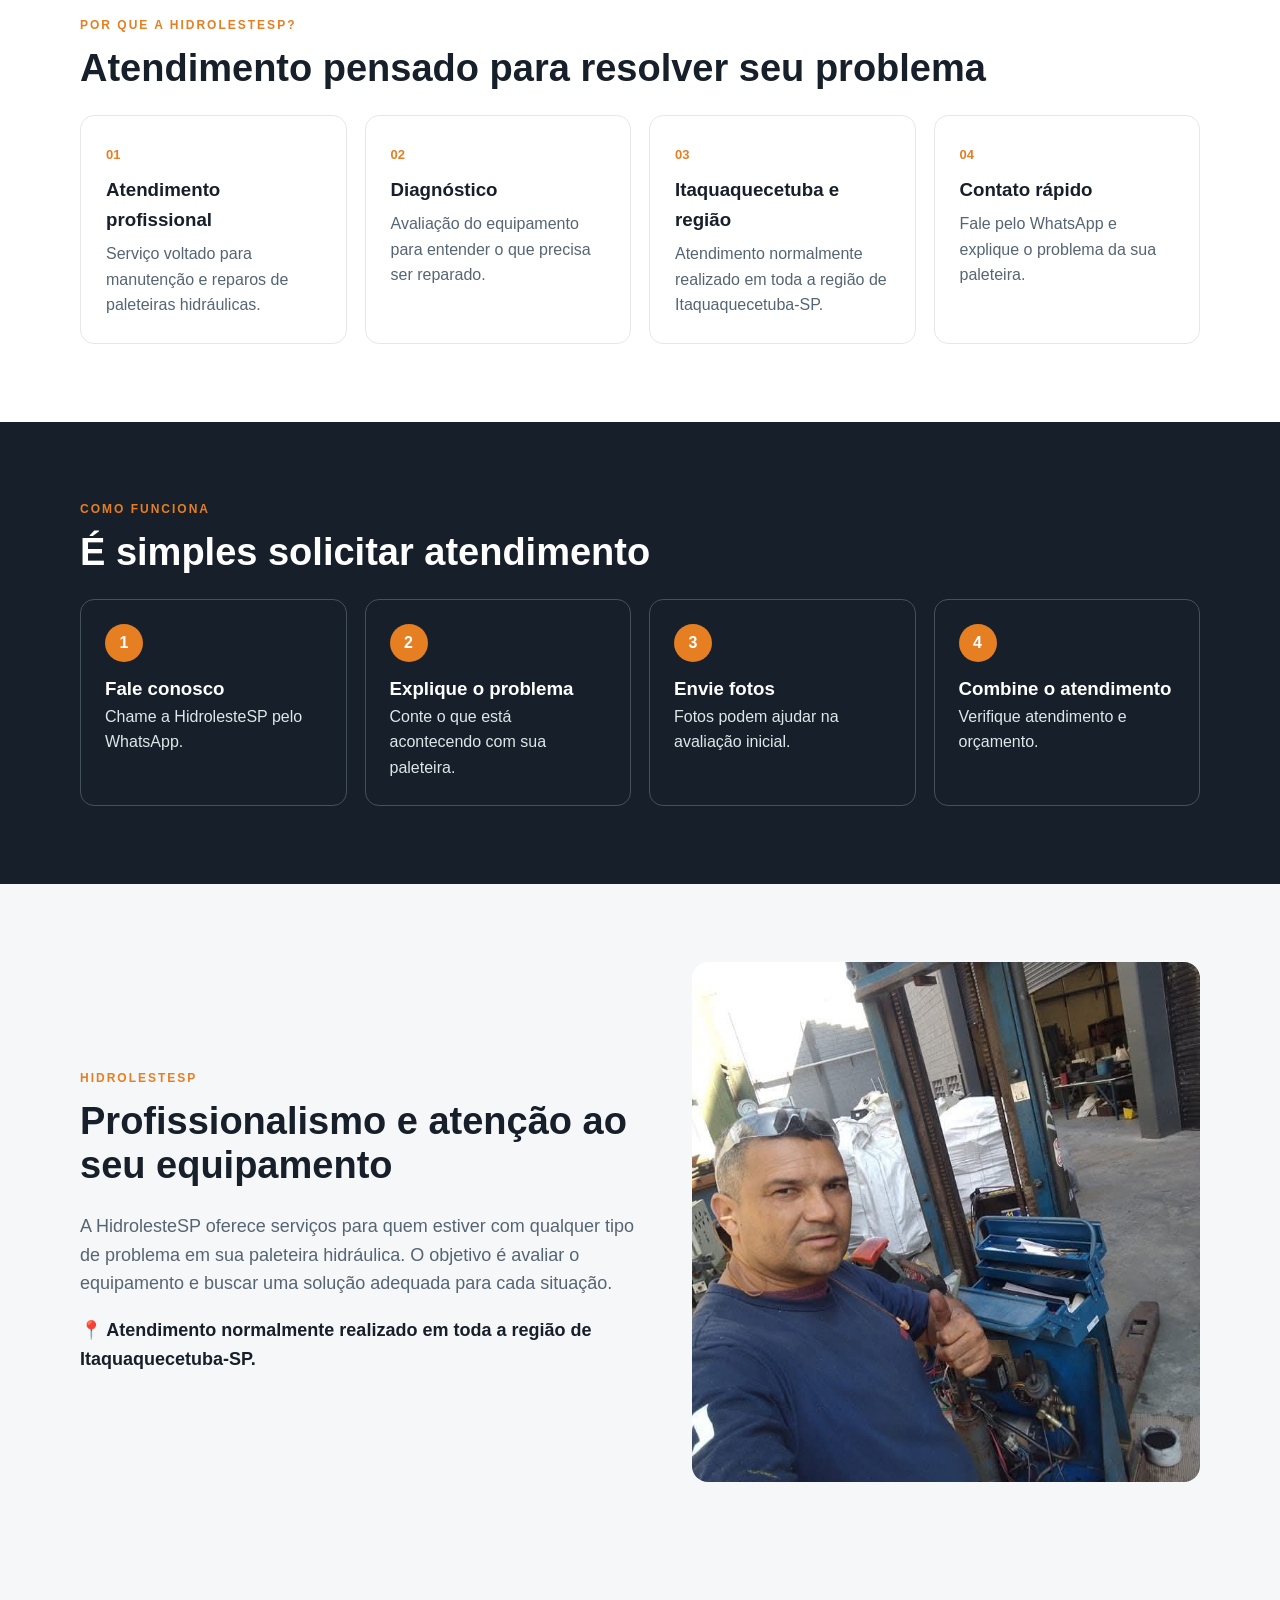
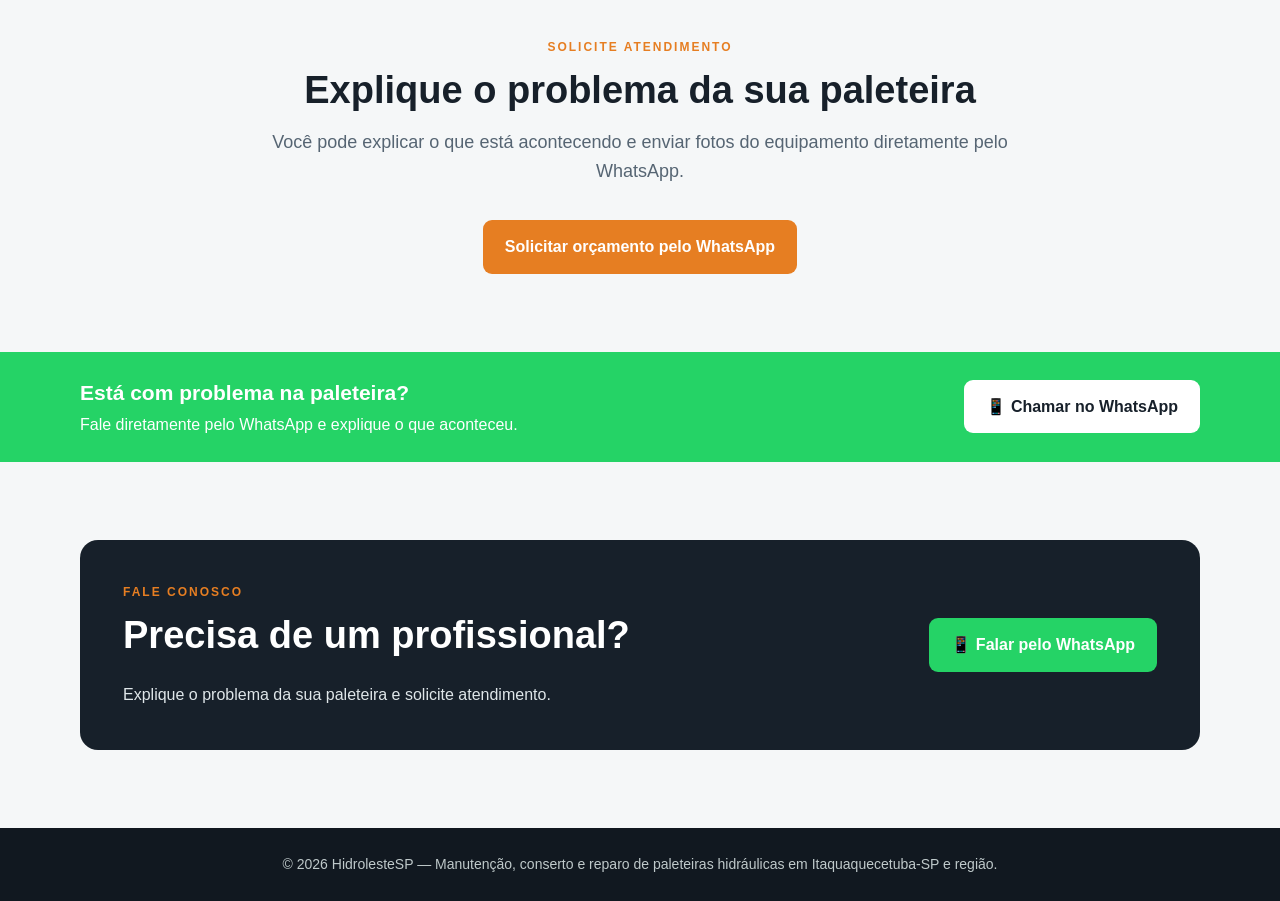
==== commit 688ea06c: "Add files via upload" ====
--- a/index.html
+++ b/index.html
@@ -44,6 +44,7 @@
 footer{background:#111820;color:#bfc9ca;text-align:center;padding:25px;font-size:14px}
 @media(max-width:800px){nav{display:none}.hero-grid,.about{grid-template-columns:1fr}.cards{grid-template-columns:1fr 1fr}.reason-grid,.process-grid{grid-template-columns:1fr 1fr}.photo img{height:410px}.contact{flex-direction:column;align-items:flex-start}}
 @media(max-width:520px){.cards,.reason-grid,.process-grid{grid-template-columns:1fr}.hero{padding:60px 0}.section{padding:60px 0}.photo img{height:370px}}
+.quick-contact{background:#25d366;color:#fff;padding:24px 0}.quick-contact .container{display:flex;align-items:center;justify-content:space-between;gap:20px}.quick-contact strong{display:block;font-size:21px}.quick-contact span{display:block;margin-top:3px}.quick-contact .btn{background:#fff;color:#17202a}.whatsapp-float{position:fixed;right:22px;bottom:22px;z-index:20;background:#25d366;color:#fff;border-radius:999px;padding:14px 20px;font-weight:900;box-shadow:0 8px 24px #0004;display:flex;align-items:center;gap:8px}.whatsapp-float:hover{transform:translateY(-2px)}@media(max-width:600px){.quick-contact .container{flex-direction:column;align-items:flex-start}.whatsapp-float{right:14px;bottom:14px;padding:13px 16px}.whatsapp-float span{display:inline}}
 </style>
 </head>
 <body>
@@ -57,7 +58,7 @@
 <p class="tag">ASSISTÊNCIA PROFISSIONAL</p>
 <h1>Manutenção e conserto de <strong>paleteiras hidráulicas</strong></h1>
 <p class="lead">Está com qualquer problema em sua paleteira hidráulica? A HidrolesteSP oferece atendimento para avaliação, manutenção e reparos.</p>
-<div class="buttons"><a class="btn primary" href="#contato">Solicitar atendimento</a><a class="btn outline" href="#servicos">Ver serviços</a></div>
+<div class="buttons"><a class="btn primary" href="https://wa.me/5511939559739?text=Ol%C3%A1%20HidrolesteSP%2C%20estou%20com%20um%20problema%20em%20uma%20paleteira%20hidr%C3%A1ulica%20e%20gostaria%20de%20solicitar%20atendimento." target="_blank" rel="noopener">📱 Falar pelo WhatsApp</a><a class="btn outline" href="#servicos">Ver serviços</a></div>
 </div>
 <div class="photo"><img src="foto-servico.jpg" alt="Serviço realizado pela HidrolesteSP"><div>Serviço realizado pela HidrolesteSP</div></div>
 </div></section>
@@ -105,10 +106,13 @@
 <a class="btn primary" href="https://wa.me/5511939559739?text=Ol%C3%A1%20HidrolesteSP%2C%20gostaria%20de%20solicitar%20atendimento%20para%20minha%20paleteira%20hidr%C3%A1ulica.%20O%20problema%20%C3%A9%3A%20" target="_blank" rel="noopener">Solicitar orçamento pelo WhatsApp</a>
 </div></section>
 
+<section class="quick-contact"><div class="container"><div><strong>Está com problema na paleteira?</strong><span>Fale diretamente pelo WhatsApp e explique o que aconteceu.</span></div><a class="btn whatsapp" href="https://wa.me/5511939559739?text=Ol%C3%A1%20HidrolesteSP%2C%20estou%20com%20um%20problema%20em%20uma%20paleteira%20hidr%C3%A1ulica%20e%20gostaria%20de%20solicitar%20atendimento." target="_blank" rel="noopener">📱 Chamar no WhatsApp</a></div></section>
+
 <section id="contato" class="section"><div class="container contact">
 <div><p class="tag">FALE CONOSCO</p><h2>Precisa de um profissional?</h2><p>Explique o problema da sua paleteira e solicite atendimento.</p></div>
 <a class="btn whatsapp" href="https://wa.me/5511939559739?text=Ol%C3%A1%20HidrolesteSP%2C%20estou%20com%20um%20problema%20em%20uma%20paleteira%20hidr%C3%A1ulica%20e%20gostaria%20de%20solicitar%20atendimento." target="_blank" rel="noopener">📱 Falar pelo WhatsApp</a>
 </div></section>
 
 <footer>© 2026 HidrolesteSP — Manutenção, conserto e reparo de paleteiras hidráulicas em Itaquaquecetuba-SP e região.</footer>
+<a class="whatsapp-float" href="https://wa.me/5511939559739?text=Ol%C3%A1%20HidrolesteSP%2C%20estou%20com%20um%20problema%20em%20uma%20paleteira%20hidr%C3%A1ulica%20e%20gostaria%20de%20solicitar%20atendimento." target="_blank" rel="noopener" aria-label="Falar com a HidrolesteSP pelo WhatsApp">💬 <span>WhatsApp</span></a>
 </body></html>
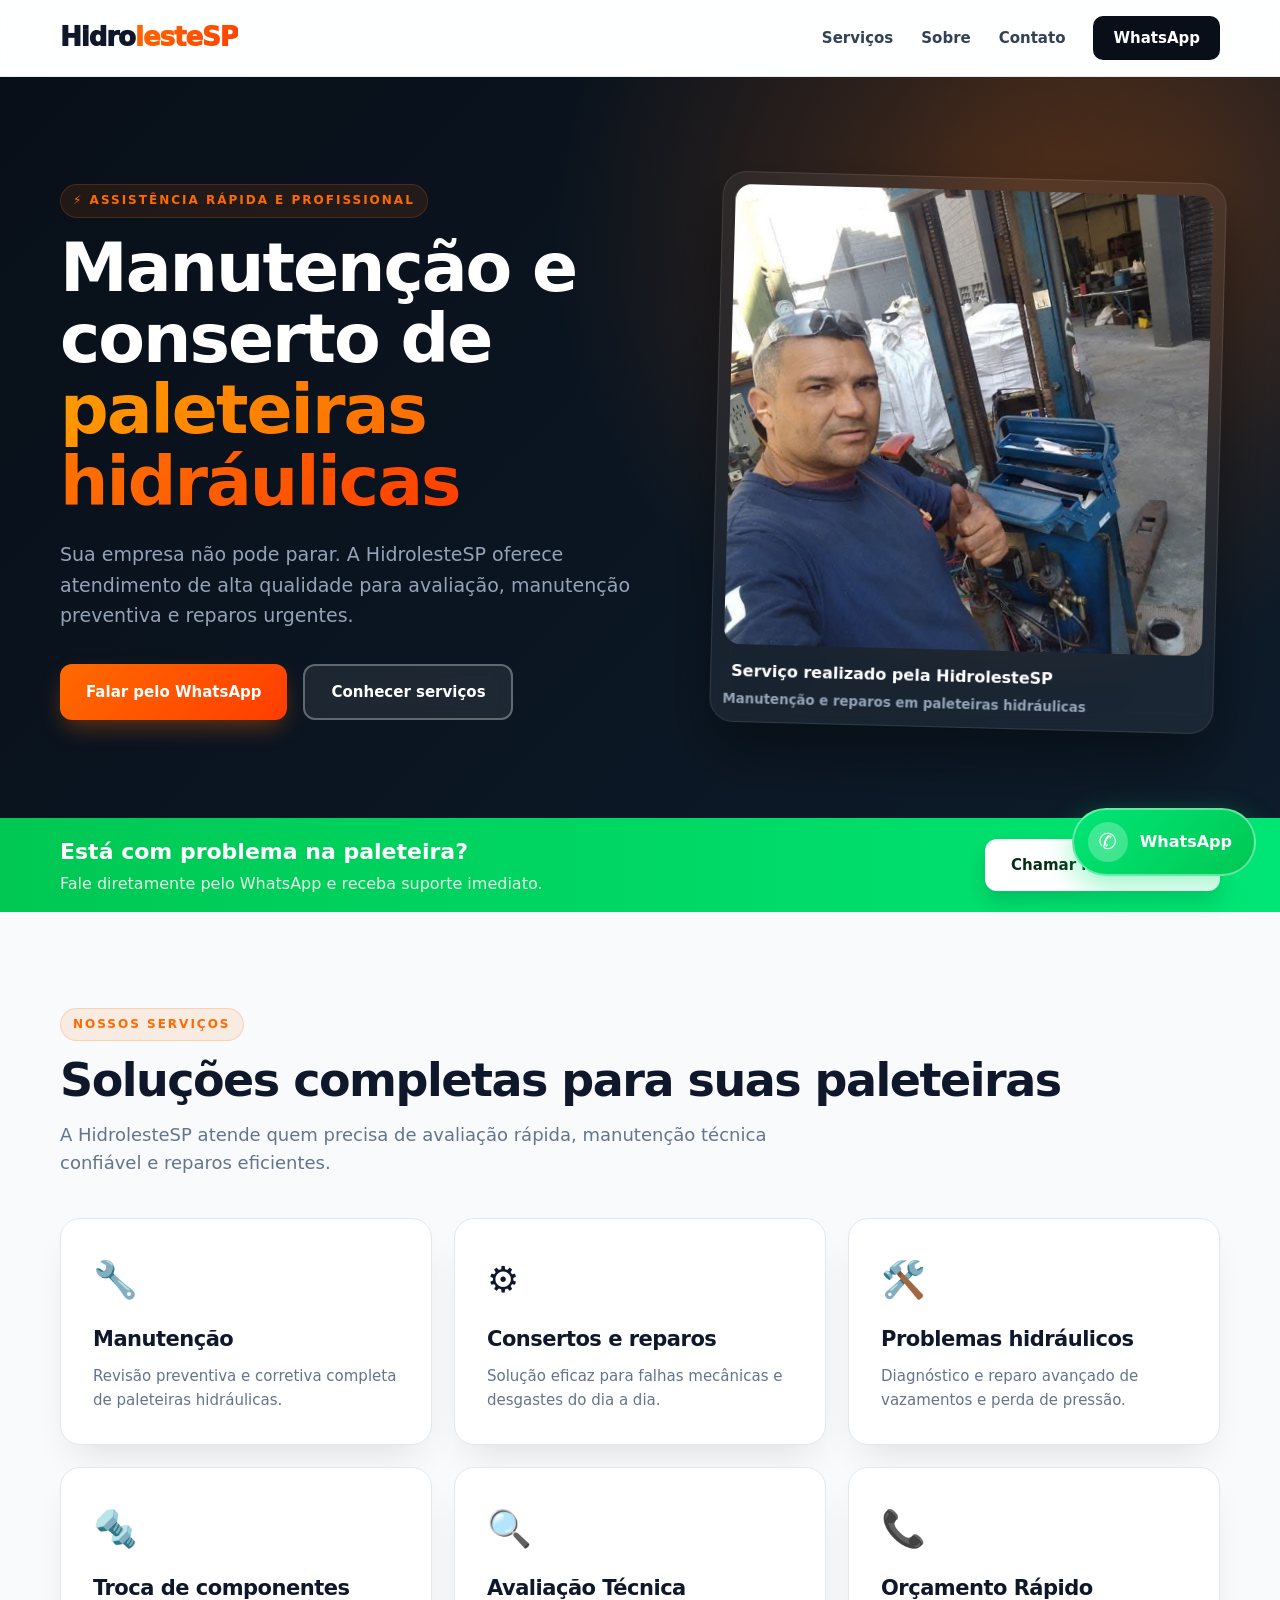
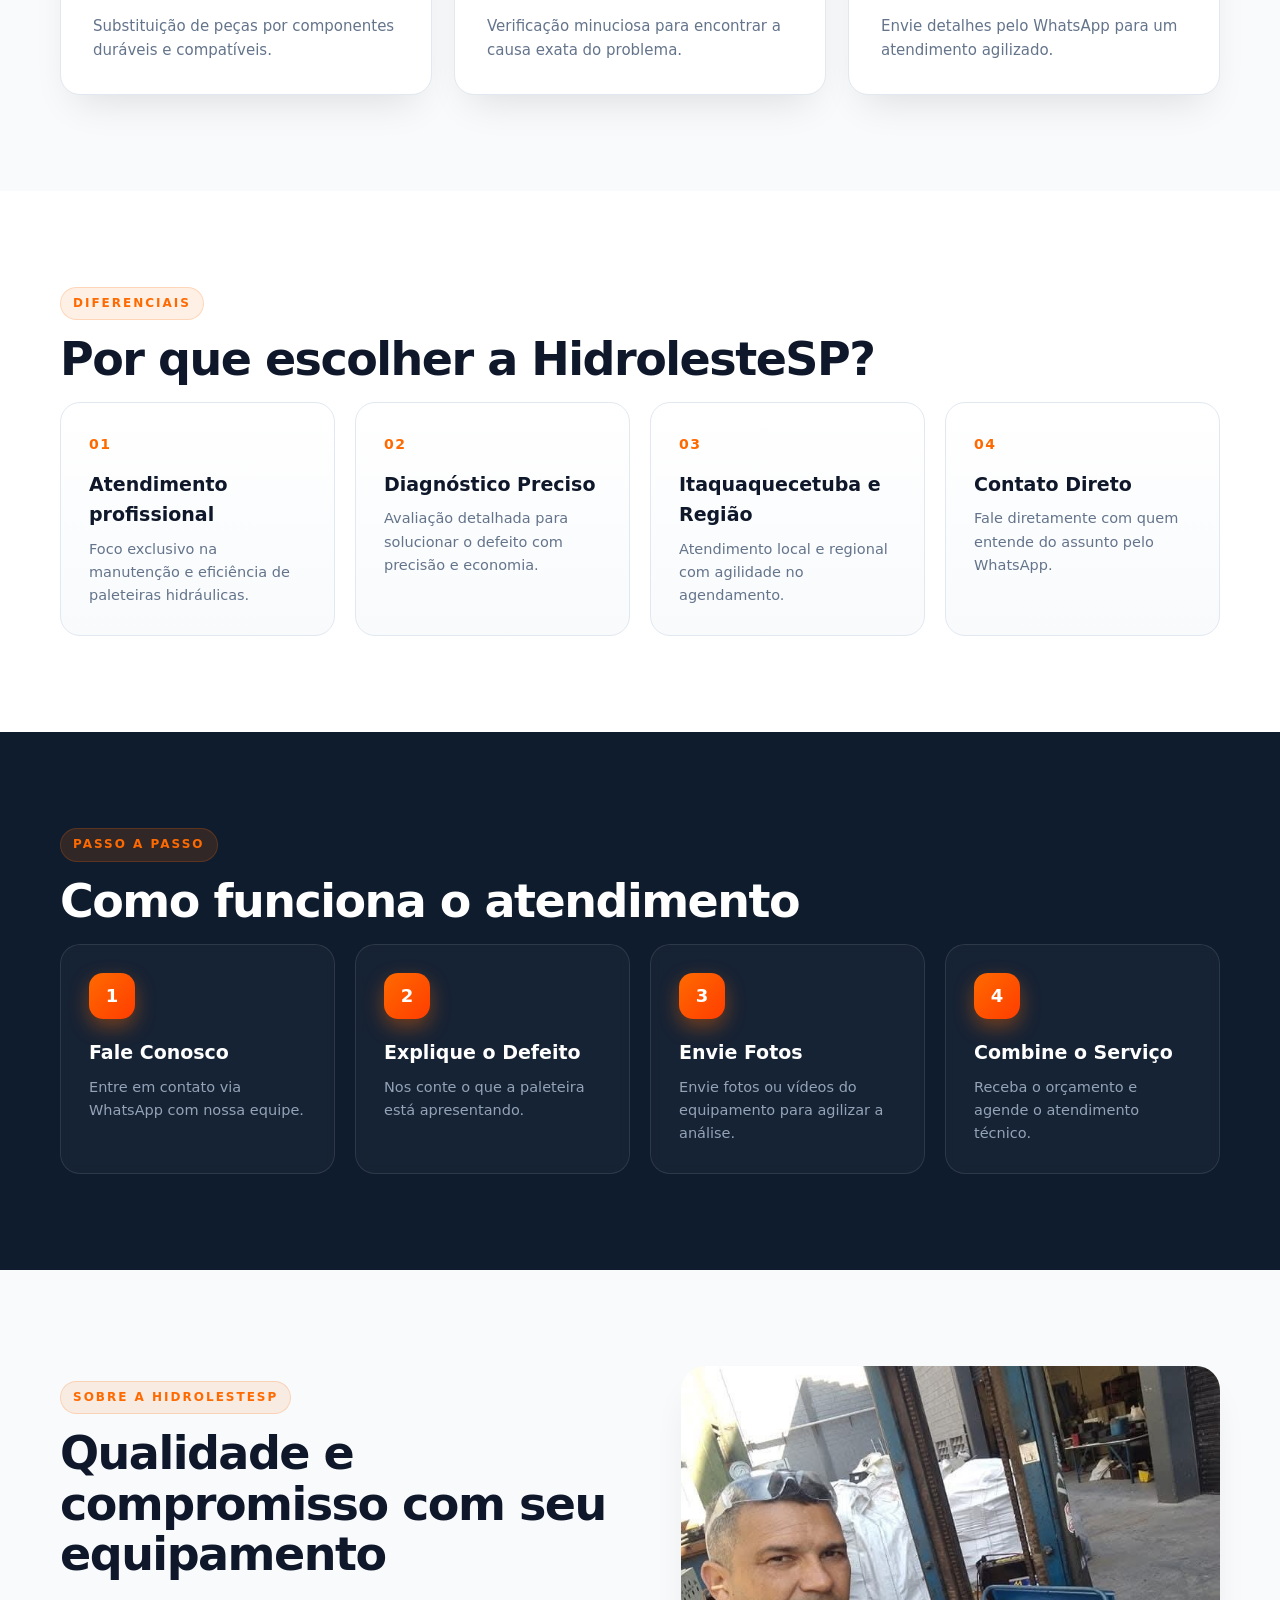
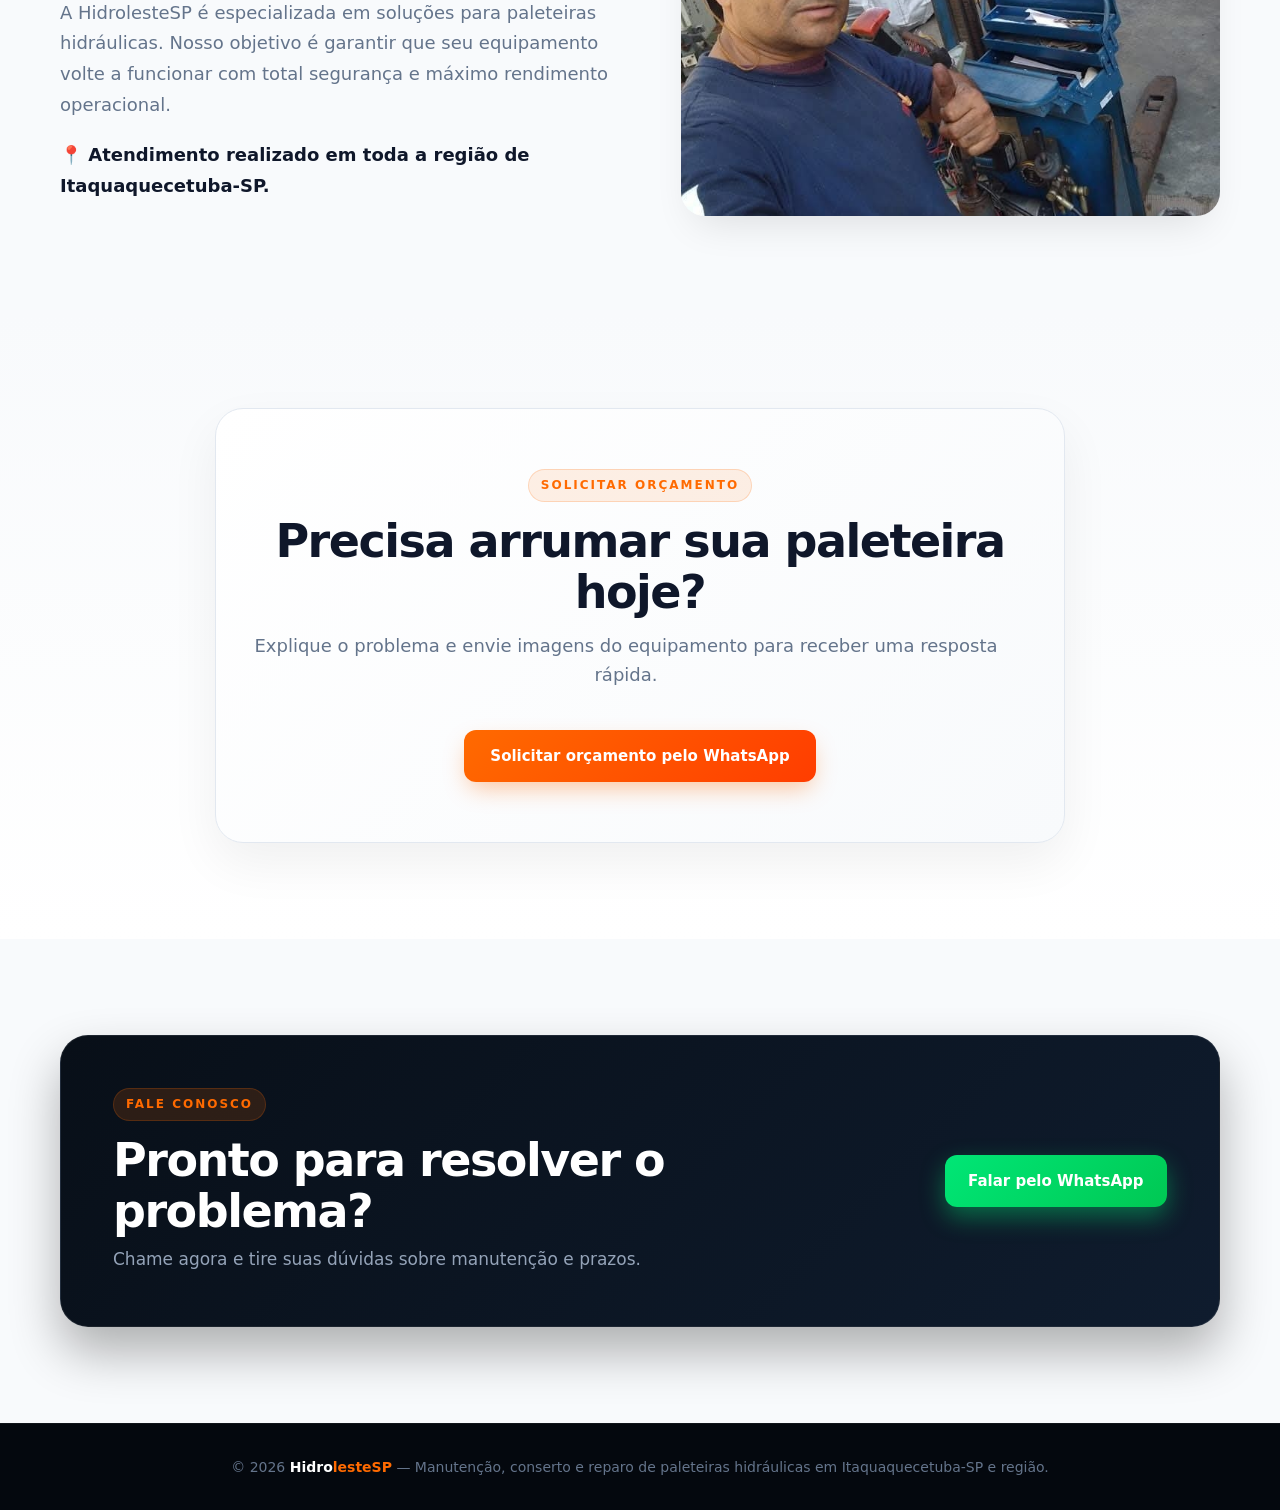
==== commit d359caca: "Add files via upload" ====
--- a/index.html
+++ b/index.html
@@ -6,113 +6,380 @@
 <title>HidrolesteSP | Manutenção de Paleteiras Hidráulicas</title>
 <meta name="description" content="HidrolesteSP oferece manutenção, conserto, reparos e avaliação de paleteiras hidráulicas em Itaquaquecetuba-SP e região.">
 <style>
+:root {
+  --navy: #080f18;
+  --navy2: #0f1c2e;
+  --orange-neon: #ff6a00;
+  --orange-bright: #ff3d00;
+  --orange-glow: rgba(255, 106, 0, 0.4);
+  --green-neon: #00e676;
+  --green-glow: rgba(0, 230, 118, 0.4);
+  --text: #0f172a;
+  --muted: #64748b;
+  --line: #e2e8f0;
+  --bg: #f8fafc;
+  --white: #ffffff;
+  --shadow-lg: 0 20px 40px -15px rgba(0, 0, 0, 0.12);
+  --shadow-glow: 0 10px 25px -5px var(--orange-glow);
+}
+
 *{box-sizing:border-box;margin:0;padding:0}
 html{scroll-behavior:smooth}
-body{font-family:Arial,Helvetica,sans-serif;color:#17202a;background:#f5f7f8;line-height:1.6}
-a{text-decoration:none}
-.container{width:min(1120px,92%);margin:auto}
-header{background:#fff;border-bottom:1px solid #e5e7e9;position:sticky;top:0;z-index:10}
-.nav{height:72px;display:flex;align-items:center;justify-content:space-between}
-.logo{font-size:25px;font-weight:900}.logo span{color:#e67e22}
-nav a{color:#273746;font-weight:700;margin-left:25px}
-.hero{background:linear-gradient(135deg,#121b23,#273746);color:#fff;padding:78px 0}
-.hero-grid{display:grid;grid-template-columns:1.08fr .92fr;gap:55px;align-items:center}
-.tag{font-size:12px;letter-spacing:2px;font-weight:900;color:#e67e22;margin-bottom:12px}
-h1{font-size:clamp(38px,5vw,61px);line-height:1.06;margin-bottom:20px}
-h1 strong{color:#f39c12}.lead{font-size:19px;color:#dfe6e9;max-width:690px}
-.buttons{display:flex;gap:14px;margin-top:30px;flex-wrap:wrap}
-.btn{display:inline-block;padding:14px 22px;border-radius:9px;font-weight:900}
-.primary{background:#e67e22;color:#fff}.outline{border:1px solid #aab7b8;color:#fff}
-.photo{background:#fff;padding:9px;border-radius:18px;color:#17202a;font-weight:800;box-shadow:0 18px 45px #0005}
-.photo img{width:100%;height:480px;object-fit:cover;object-position:center;border-radius:12px;display:block}
-.photo div{padding:12px 7px 4px}
-.section{padding:78px 0}.section h2{font-size:38px;line-height:1.15;margin-bottom:24px}
-.intro{max-width:760px;color:#566573;font-size:18px;margin:-8px 0 30px}
-.services{background:#f5f7f8}
-.cards{display:grid;grid-template-columns:repeat(3,1fr);gap:18px}
-.card{background:#fff;border:1px solid #e5e7e9;border-radius:15px;padding:27px;transition:transform .2s,box-shadow .2s}
-.card:hover{transform:translateY(-3px);box-shadow:0 10px 25px #00000012}
-.card span{font-size:32px}.card h3{font-size:20px;margin:11px 0 7px}.card p{color:#566573}
-.reasons{background:#fff}.reason-grid{display:grid;grid-template-columns:repeat(4,1fr);gap:18px}
-.reason{padding:25px;border:1px solid #e5e7e9;border-radius:14px}.reason b{color:#e67e22;font-size:13px}.reason h3{margin:9px 0 6px}.reason p{color:#566573}
-.process{background:#17202a;color:#fff}.process-grid{display:grid;grid-template-columns:repeat(4,1fr);gap:18px}
-.step{border:1px solid #44515b;border-radius:14px;padding:24px}.step b{display:flex;width:38px;height:38px;border-radius:50%;align-items:center;justify-content:center;background:#e67e22;margin-bottom:12px}.step p{color:#dfe6e9}
-.about{display:grid;grid-template-columns:1.05fr .95fr;gap:50px;align-items:center}.about p:not(.tag){font-size:18px;color:#566573;max-width:700px}.about img{width:100%;max-height:520px;object-fit:cover;border-radius:16px}
-.location{font-weight:900!important;color:#17202a!important;margin-top:18px}
-.request{text-align:center;background:#f5f7f8}.request .intro{margin-left:auto;margin-right:auto}.request .btn{margin-top:4px}
-.contact{background:#17202a;color:#fff;border-radius:18px;padding:43px;display:flex;justify-content:space-between;align-items:center;gap:30px}.contact p:not(.tag){color:#dfe6e9}.whatsapp{background:#25d366;color:#fff;white-space:nowrap}
-footer{background:#111820;color:#bfc9ca;text-align:center;padding:25px;font-size:14px}
-@media(max-width:800px){nav{display:none}.hero-grid,.about{grid-template-columns:1fr}.cards{grid-template-columns:1fr 1fr}.reason-grid,.process-grid{grid-template-columns:1fr 1fr}.photo img{height:410px}.contact{flex-direction:column;align-items:flex-start}}
-@media(max-width:520px){.cards,.reason-grid,.process-grid{grid-template-columns:1fr}.hero{padding:60px 0}.section{padding:60px 0}.photo img{height:370px}}
-.quick-contact{background:#25d366;color:#fff;padding:24px 0}.quick-contact .container{display:flex;align-items:center;justify-content:space-between;gap:20px}.quick-contact strong{display:block;font-size:21px}.quick-contact span{display:block;margin-top:3px}.quick-contact .btn{background:#fff;color:#17202a}.whatsapp-float{position:fixed;right:22px;bottom:22px;z-index:20;background:#25d366;color:#fff;border-radius:999px;padding:14px 20px;font-weight:900;box-shadow:0 8px 24px #0004;display:flex;align-items:center;gap:8px}.whatsapp-float:hover{transform:translateY(-2px)}@media(max-width:600px){.quick-contact .container{flex-direction:column;align-items:flex-start}.whatsapp-float{right:14px;bottom:14px;padding:13px 16px}.whatsapp-float span{display:inline}}
+body{font-family:Inter,ui-sans-serif,system-ui,-apple-system,"Segoe UI",Arial,sans-serif;color:var(--text);background:var(--bg);line-height:1.6;overflow-x:hidden}
+a{text-decoration:none;color:inherit}
+.container{width:min(1160px,92%);margin:auto}
+
+/* HEADER */
+header{position:sticky;top:0;z-index:50;background:rgba(255,255,255,.85);backdrop-filter:blur(16px);border-bottom:1px solid rgba(226,232,240,.8)}
+.nav{height:76px;display:flex;align-items:center;justify-content:space-between}
+.logo{font-size:26px;font-weight:950;letter-spacing:-1px}
+.logo span{background:linear-gradient(135deg, var(--orange-neon), var(--orange-bright));-webkit-background-clip:text;-webkit-text-fill-color:transparent}
+nav{display:flex;align-items:center;gap:28px}
+nav a{font-size:15px;font-weight:700;color:#334155;transition:color .2s}
+nav a:hover{color:var(--orange-neon)}
+
+/* BOTÕES E EFEITOS DE ANIMAÇÃO */
+.btn {
+  position: relative;
+  display: inline-flex;
+  align-items: center;
+  justify-content: center;
+  padding: 14px 26px;
+  border-radius: 12px;
+  font-weight: 800;
+  font-size: 15px;
+  overflow: hidden;
+  transition: all 0.3s cubic-bezier(0.4, 0, 0.2, 1);
+  cursor: pointer;
+  border: none;
+  z-index: 1;
+}
+
+/* Efeito Shimmer (Luz Passante) nos Botoes */
+.btn::after {
+  content: "";
+  position: absolute;
+  top: -50%;
+  left: -60%;
+  width: 40%;
+  height: 200%;
+  background: linear-gradient(60deg, transparent, rgba(255, 255, 255, 0.4), transparent);
+  transform: rotate(30deg);
+  transition: all 0.6s ease;
+}
+
+.btn:hover::after {
+  left: 130%;
+}
+
+.btn:hover {
+  transform: translateY(-3px) scale(1.02);
+}
+
+.btn:active {
+  transform: translateY(-1px) scale(0.99);
+}
+
+.primary {
+  background: linear-gradient(135deg, var(--orange-neon), var(--orange-bright));
+  color: #fff;
+  box-shadow: 0 10px 25px -5px var(--orange-glow);
+}
+
+.primary:hover {
+  box-shadow: 0 15px 35px -5px var(--orange-glow), 0 0 15px rgba(255, 106, 0, 0.5);
+}
+
+.outline {
+  border: 2px solid rgba(255, 255, 255, 0.3);
+  color: #fff;
+  background: rgba(255, 255, 255, 0.08);
+  backdrop-filter: blur(8px);
+}
+
+.outline:hover {
+  background: rgba(255, 255, 255, 0.2);
+  border-color: #fff;
+  box-shadow: 0 10px 25px rgba(255, 255, 255, 0.1);
+}
+
+.nav-cta {
+  background: var(--navy);
+  color: #fff!important;
+  padding: 10px 20px;
+  border-radius: 10px;
+}
+.nav-cta:hover {
+  background: var(--orange-neon);
+  box-shadow: 0 8px 20px var(--orange-glow);
+}
+
+/* HERO SECTION */
+.hero{position:relative;overflow:hidden;color:#fff;background:radial-gradient(circle at 80% 20%, rgba(255,106,0,0.25), transparent 40%), linear-gradient(135deg, var(--navy) 0%, #0d1b2a 100%);padding:100px 0 90px}
+.hero:after{content:"";position:absolute;width:600px;height:600px;background:radial-gradient(circle, rgba(255,106,0,0.1) 0%, transparent 70%);right:-200px;top:-200px;pointer-events:none}
+.hero-grid{display:grid;grid-template-columns:1.08fr .92fr;gap:64px;align-items:center;position:relative;z-index:1}
+.tag{display:inline-block;font-size:12px;letter-spacing:2px;font-weight:900;color:var(--orange-neon);text-transform:uppercase;margin-bottom:14px;background:rgba(255,106,0,0.1);padding:6px 12px;border-radius:30px;border:1px solid rgba(255,106,0,0.2)}
+.hero h1{font-size:clamp(42px,5.5vw,68px);line-height:1.05;letter-spacing:-2px;margin-bottom:22px;font-weight:900}
+.hero h1 strong{background:linear-gradient(135deg, #ff9d00, var(--orange-bright));-webkit-background-clip:text;-webkit-text-fill-color:transparent}
+.lead{font-size:19px;color:#94a3b8;max-width:650px}
+.buttons{display:flex;gap:16px;margin-top:34px;flex-wrap:wrap}
+
+.photo{background:rgba(255,255,255,0.05);padding:12px;border-radius:24px;color:var(--text);font-weight:850;box-shadow:0 30px 60px rgba(0,0,0,0.4);border:1px solid rgba(255,255,255,0.1);backdrop-filter:blur(10px);transform:rotate(1.5deg);transition:transform 0.4s ease}
+.photo:hover{transform:rotate(0deg) scale(1.01)}
+.photo img{width:100%;height:460px;object-fit:cover;object-position:center;border-radius:16px;display:block}
+.photo div{padding:14px 8px 2px;color:#fff;font-size:16px}
+.photo small{display:block;color:#94a3b8;font-weight:600;margin-top:2px}
+
+/* QUICK CONTACT BAR */
+.quick-contact{background:linear-gradient(90deg, #00c853, var(--green-neon));color:#fff;box-shadow:0 10px 30px rgba(0,230,118,0.3)}
+.quick-contact .container{min-height:94px;display:flex;align-items:center;justify-content:space-between;gap:20px;padding:15px 0}
+.quick-contact strong{display:block;font-size:22px;font-weight:900}
+.quick-contact span{display:block;margin-top:2px;color:#e8f5e9;font-weight:500}
+.quick-contact .btn{background:#fff;color:#052e16;box-shadow:0 10px 20px rgba(0,0,0,0.15)}
+.quick-contact .btn:hover{background:#f0fdf4;box-shadow:0 15px 30px rgba(0,0,0,0.25)}
+
+/* SECTIONS */
+.section{padding:96px 0}
+.section h2{font-size:clamp(32px,4vw,46px);line-height:1.1;letter-spacing:-1.5px;margin-bottom:18px;font-weight:900}
+.intro{max-width:760px;color:var(--muted);font-size:18px;margin:-3px 0 40px}
+
+/* CARDS E SERVIÇOS */
+.services{background:var(--bg)}
+.cards{display:grid;grid-template-columns:repeat(3,1fr);gap:22px}
+.card{position:relative;background:#fff;border:1px solid var(--line);border-radius:20px;padding:32px;min-height:210px;box-shadow:var(--shadow-lg);transition:all 0.35s cubic-bezier(0.4,0,0.2,1);overflow:hidden}
+.card:before{content:"";position:absolute;left:0;top:0;width:100%;height:4px;background:linear-gradient(90deg, var(--orange-neon), var(--orange-bright));opacity:0;transition:opacity 0.3s}
+.card:hover{transform:translateY(-8px);box-shadow:0 25px 45px -10px rgba(0,0,0,0.1);border-color:transparent}
+.card:hover:before{opacity:1}
+.card span{font-size:36px;display:block;margin-bottom:14px;transition:transform 0.3s}
+.card:hover span{transform:scale(1.15) rotate(-5deg)}
+.card h3{font-size:21px;margin-bottom:8px;letter-spacing:-0.5px;font-weight:800}
+.card p{color:var(--muted);font-size:15px;line-height:1.6}
+
+/* REASONS */
+.reasons{background:#fff}
+.reason-grid{display:grid;grid-template-columns:repeat(4,1fr);gap:20px}
+.reason{padding:28px;border:1px solid var(--line);border-radius:20px;background:linear-gradient(180deg, #fff, #f8fafc);transition:transform 0.3s, border-color 0.3s}
+.reason:hover{transform:translateY(-5px);border-color:var(--orange-neon)}
+.reason b{color:var(--orange-neon);font-size:14px;letter-spacing:1.5px;font-weight:900}
+.reason h3{font-size:19px;margin:12px 0 8px;font-weight:800}
+.reason p{color:var(--muted);font-size:14.5px}
+
+/* PROCESS SECTION */
+.process{background:var(--navy2);color:#fff;position:relative}
+.process .tag{color:var(--orange-neon);background:rgba(255,106,0,0.15)}
+.process h2{color:#fff}
+.process-grid{display:grid;grid-template-columns:repeat(4,1fr);gap:20px}
+.step{border:1px solid rgba(255,255,255,0.1);background:rgba(255,255,255,0.03);backdrop-filter:blur(5px);border-radius:20px;padding:28px;transition:all 0.3s ease}
+.step:hover{background:rgba(255,255,255,0.08);transform:translateY(-5px);border-color:rgba(255,106,0,0.5)}
+.step b{display:flex;width:46px;height:46px;border-radius:14px;align-items:center;justify-content:center;background:linear-gradient(135deg, var(--orange-neon), var(--orange-bright));margin-bottom:18px;font-size:18px;color:#fff;box-shadow:0 8px 20px var(--orange-glow)}
+.step h3{font-size:19px;margin-bottom:8px;font-weight:800}
+.step p{color:#94a3b8;font-size:14.5px}
+
+/* ABOUT */
+.about{display:grid;grid-template-columns:1.02fr .98fr;gap:60px;align-items:center}
+.about p:not(.tag){font-size:18px;color:var(--muted);max-width:700px;line-height:1.7}
+.about img{width:100%;height:450px;object-fit:cover;border-radius:24px;box-shadow:var(--shadow-lg)}
+.location{font-weight:850!important;color:var(--text)!important;margin-top:20px}
+
+/* REQUEST BOX */
+.request{text-align:center;background:linear-gradient(180deg, var(--bg), #fff)}
+.request-box{max-width:850px;margin:auto;background:linear-gradient(135deg, #ffffff, #f8fafc);border:1px solid var(--line);border-radius:28px;padding:60px 30px;box-shadow:0 20px 50px rgba(0,0,0,0.06)}
+
+/* CONTACT FOOTER CTA */
+.contact{background:linear-gradient(135deg, var(--navy), var(--navy2));color:#fff;border-radius:28px;padding:52px;display:flex;justify-content:space-between;align-items:center;gap:30px;box-shadow:0 25px 50px rgba(0,0,0,0.3);border:1px solid rgba(255,255,255,0.08)}
+.contact p:not(.tag){color:#94a3b8;font-size:17px}
+.contact h2{margin-bottom:10px}
+
+.whatsapp{
+  background:linear-gradient(135deg, #00e676, #00c853);
+  color:#fff;
+  white-space:nowrap;
+  box-shadow:0 10px 25px var(--green-glow);
+}
+.whatsapp:hover{
+  box-shadow:0 15px 35px var(--green-glow), 0 0 20px rgba(0, 230, 118, 0.6);
+}
+
+footer{background:#04080e;color:#64748b;text-align:center;padding:32px;font-size:14px;border-top:1px solid rgba(255,255,255,0.05)}
+.footer-brand{color:#fff;font-weight:900}
+.footer-brand span{color:var(--orange-neon)}
+
+/* WHATSAPP FLOAT + PULSE ANIMATION */
+.whatsapp-float{
+  position:fixed;
+  right:24px;
+  bottom:24px;
+  z-index:60;
+  background:linear-gradient(135deg, #00e676, #00c853);
+  color:#fff;
+  border:2px solid rgba(255,255,255,0.4);
+  border-radius:999px;
+  padding:12px 22px 12px 14px;
+  font-weight:900;
+  box-shadow:0 10px 30px rgba(0,230,118,0.4);
+  display:flex;
+  align-items:center;
+  gap:12px;
+  transition:all 0.3s ease;
+  animation: pulse-glow 2s infinite;
+}
+
+@keyframes pulse-glow {
+  0% {
+    box-shadow: 0 0 0 0 rgba(0, 230, 118, 0.7);
+  }
+  70% {
+    box-shadow: 0 0 0 16px rgba(0, 230, 118, 0);
+  }
+  100% {
+    box-shadow: 0 0 0 0 rgba(0, 230, 118, 0);
+  }
+}
+
+.whatsapp-float .wa-icon{
+  width:40px;
+  height:40px;
+  border-radius:50%;
+  display:flex;
+  align-items:center;
+  justify-content:center;
+  background:rgba(255,255,255,0.25);
+  font-size:22px;
+}
+.whatsapp-float:hover{
+  transform:translateY(-5px) scale(1.05);
+}
+
+/* RESPONSIVIDADE */
+@media(max-width:850px){
+  nav a:not(.nav-cta){display:none}
+  .hero{padding:70px 0}
+  .hero-grid,.about{grid-template-columns:1fr}
+  .photo{transform:none}
+  .photo img{height:380px}
+  .cards{grid-template-columns:1fr 1fr}
+  .reason-grid,.process-grid{grid-template-columns:1fr 1fr}
+  .contact{flex-direction:column;align-items:flex-start}
+  .section{padding:70px 0}
+}
+@media(max-width:560px){
+  .nav{height:68px}
+  .logo{font-size:22px}
+  .nav-cta{padding:9px 14px;font-size:13px}
+  .hero h1{letter-spacing:-1px}
+  .photo img{height:320px}
+  .cards,.reason-grid,.process-grid{grid-template-columns:1fr}
+  .quick-contact .container{padding:20px 0;flex-direction:column;align-items:flex-start}
+  .quick-contact .btn{width:100%}
+  .request-box{padding:40px 20px}
+  .contact{padding:32px 20px}
+  .whatsapp-float{right:16px;bottom:16px;padding:8px 16px 8px 10px}
+  .whatsapp-float .wa-icon{width:34px;height:34px;font-size:18px}
+}
 </style>
 </head>
 <body>
+
 <header><div class="container nav">
 <div class="logo">Hidro<span>lesteSP</span></div>
-<nav><a href="#servicos">Serviços</a><a href="#sobre">Sobre</a><a href="#contato">Contato</a></nav>
+<nav>
+  <a href="#servicos">Serviços</a>
+  <a href="#sobre">Sobre</a>
+  <a href="#contato">Contato</a>
+  <a class="btn nav-cta" href="https://wa.me/5511939559739?text=Ol%C3%A1%20HidrolesteSP%2C%20gostaria%20de%20solicitar%20atendimento." target="_blank" rel="noopener">WhatsApp</a>
+</nav>
 </div></header>
 
 <section class="hero"><div class="container hero-grid">
 <div>
-<p class="tag">ASSISTÊNCIA PROFISSIONAL</p>
+<span class="tag">⚡ ASSISTÊNCIA RÁPIDA E PROFISSIONAL</span>
 <h1>Manutenção e conserto de <strong>paleteiras hidráulicas</strong></h1>
-<p class="lead">Está com qualquer problema em sua paleteira hidráulica? A HidrolesteSP oferece atendimento para avaliação, manutenção e reparos.</p>
-<div class="buttons"><a class="btn primary" href="https://wa.me/5511939559739?text=Ol%C3%A1%20HidrolesteSP%2C%20estou%20com%20um%20problema%20em%20uma%20paleteira%20hidr%C3%A1ulica%20e%20gostaria%20de%20solicitar%20atendimento." target="_blank" rel="noopener">📱 Falar pelo WhatsApp</a><a class="btn outline" href="#servicos">Ver serviços</a></div>
-</div>
-<div class="photo"><img src="foto-servico.jpg" alt="Serviço realizado pela HidrolesteSP"><div>Serviço realizado pela HidrolesteSP</div></div>
+<p class="lead">Sua empresa não pode parar. A HidrolesteSP oferece atendimento de alta qualidade para avaliação, manutenção preventiva e reparos urgentes.</p>
+<div class="buttons">
+  <a class="btn primary" href="https://wa.me/5511939559739?text=Ol%C3%A1%20HidrolesteSP%2C%20estou%20com%20um%20problema%20em%20uma%20paleteira%20hidr%C3%A1ulica%20e%20gostaria%20de%20solicitar%20atendimento." target="_blank" rel="noopener">Falar pelo WhatsApp</a>
+  <a class="btn outline" href="#servicos">Conhecer serviços</a>
+</div>
+</div>
+<div class="photo">
+  <img src="foto-servico.jpg" alt="Serviço realizado pela HidrolesteSP">
+  <div>Serviço realizado pela HidrolesteSP</div>
+  <small>Manutenção e reparos em paleteiras hidráulicas</small>
+</div>
 </div></section>
 
+<section class="quick-contact"><div class="container">
+<div>
+  <strong>Está com problema na paleteira?</strong>
+  <span>Fale diretamente pelo WhatsApp e receba suporte imediato.</span>
+</div>
+<a class="btn" href="https://wa.me/5511939559739?text=Ol%C3%A1%20HidrolesteSP%2C%20estou%20com%20um%20problema%20em%20uma%20paleteira%20hidr%C3%A1ulica%20e%20gostaria%20de%20solicitar%20atendimento." target="_blank" rel="noopener">Chamar no WhatsApp</a>
+</div></section>
+
 <section id="servicos" class="section services"><div class="container">
-<p class="tag">NOSSOS SERVIÇOS</p><h2>Ajuda para diferentes problemas em paleteiras</h2>
-<p class="intro">A HidrolesteSP atende quem precisa de avaliação, manutenção ou reparo em paleteiras hidráulicas.</p>
+<span class="tag">NOSSOS SERVIÇOS</span>
+<h2>Soluções completas para suas paleteiras</h2>
+<p class="intro">A HidrolesteSP atende quem precisa de avaliação rápida, manutenção técnica confiável e reparos eficientes.</p>
 <div class="cards">
-<div class="card"><span>🔧</span><h3>Manutenção</h3><p>Revisão e manutenção de paleteiras hidráulicas.</p></div>
-<div class="card"><span>⚙️</span><h3>Consertos e reparos</h3><p>Atendimento para diferentes problemas apresentados pelo equipamento.</p></div>
-<div class="card"><span>🛠️</span><h3>Problemas hidráulicos</h3><p>Avaliação de falhas no sistema hidráulico e componentes.</p></div>
-<div class="card"><span>🔩</span><h3>Troca de componentes</h3><p>Substituição de peças quando identificada a necessidade.</p></div>
-<div class="card"><span>🔍</span><h3>Avaliação</h3><p>Verificação do problema para entender o serviço necessário.</p></div>
-<div class="card"><span>📞</span><h3>Orçamento</h3><p>Entre em contato pelo WhatsApp para solicitar atendimento.</p></div>
+<div class="card"><span>🔧</span><h3>Manutenção</h3><p>Revisão preventiva e corretiva completa de paleteiras hidráulicas.</p></div>
+<div class="card"><span>⚙️</span><h3>Consertos e reparos</h3><p>Solução eficaz para falhas mecânicas e desgastes do dia a dia.</p></div>
+<div class="card"><span>🛠️</span><h3>Problemas hidráulicos</h3><p>Diagnóstico e reparo avançado de vazamentos e perda de pressão.</p></div>
+<div class="card"><span>🔩</span><h3>Troca de componentes</h3><p>Substituição de peças por componentes duráveis e compatíveis.</p></div>
+<div class="card"><span>🔍</span><h3>Avaliação Técnica</h3><p>Verificação minuciosa para encontrar a causa exata do problema.</p></div>
+<div class="card"><span>📞</span><h3>Orçamento Rápido</h3><p>Envie detalhes pelo WhatsApp para um atendimento agilizado.</p></div>
 </div></div></section>
 
 <section class="section reasons"><div class="container">
-<p class="tag">POR QUE A HIDROLESTESP?</p><h2>Atendimento pensado para resolver seu problema</h2>
+<span class="tag">DIFERENCIAIS</span>
+<h2>Por que escolher a HidrolesteSP?</h2>
 <div class="reason-grid">
-<div class="reason"><b>01</b><h3>Atendimento profissional</h3><p>Serviço voltado para manutenção e reparos de paleteiras hidráulicas.</p></div>
-<div class="reason"><b>02</b><h3>Diagnóstico</h3><p>Avaliação do equipamento para entender o que precisa ser reparado.</p></div>
-<div class="reason"><b>03</b><h3>Itaquaquecetuba e região</h3><p>Atendimento normalmente realizado em toda a região de Itaquaquecetuba-SP.</p></div>
-<div class="reason"><b>04</b><h3>Contato rápido</h3><p>Fale pelo WhatsApp e explique o problema da sua paleteira.</p></div>
+<div class="reason"><b>01</b><h3>Atendimento profissional</h3><p>Foco exclusivo na manutenção e eficiência de paleteiras hidráulicas.</p></div>
+<div class="reason"><b>02</b><h3>Diagnóstico Preciso</h3><p>Avaliação detalhada para solucionar o defeito com precisão e economia.</p></div>
+<div class="reason"><b>03</b><h3>Itaquaquecetuba e Região</h3><p>Atendimento local e regional com agilidade no agendamento.</p></div>
+<div class="reason"><b>04</b><h3>Contato Direto</h3><p>Fale diretamente com quem entende do assunto pelo WhatsApp.</p></div>
 </div></div></section>
 
 <section class="section process"><div class="container">
-<p class="tag">COMO FUNCIONA</p><h2>É simples solicitar atendimento</h2>
+<span class="tag">PASSO A PASSO</span>
+<h2>Como funciona o atendimento</h2>
 <div class="process-grid">
-<div class="step"><b>1</b><h3>Fale conosco</h3><p>Chame a HidrolesteSP pelo WhatsApp.</p></div>
-<div class="step"><b>2</b><h3>Explique o problema</h3><p>Conte o que está acontecendo com sua paleteira.</p></div>
-<div class="step"><b>3</b><h3>Envie fotos</h3><p>Fotos podem ajudar na avaliação inicial.</p></div>
-<div class="step"><b>4</b><h3>Combine o atendimento</h3><p>Verifique atendimento e orçamento.</p></div>
+<div class="step"><b>1</b><h3>Fale Conosco</h3><p>Entre em contato via WhatsApp com nossa equipe.</p></div>
+<div class="step"><b>2</b><h3>Explique o Defeito</h3><p>Nos conte o que a paleteira está apresentando.</p></div>
+<div class="step"><b>3</b><h3>Envie Fotos</h3><p>Envie fotos ou vídeos do equipamento para agilizar a análise.</p></div>
+<div class="step"><b>4</b><h3>Combine o Serviço</h3><p>Receba o orçamento e agende o atendimento técnico.</p></div>
 </div></div></section>
 
 <section id="sobre" class="section"><div class="container about">
-<div><p class="tag">HIDROLESTESP</p><h2>Profissionalismo e atenção ao seu equipamento</h2>
-<p>A HidrolesteSP oferece serviços para quem estiver com qualquer tipo de problema em sua paleteira hidráulica. O objetivo é avaliar o equipamento e buscar uma solução adequada para cada situação.</p>
-<p class="location">📍 Atendimento normalmente realizado em toda a região de Itaquaquecetuba-SP.</p></div>
+<div>
+  <span class="tag">SOBRE A HIDROLESTESP</span>
+  <h2>Qualidade e compromisso com seu equipamento</h2>
+  <p>A HidrolesteSP é especializada em soluções para paleteiras hidráulicas. Nosso objetivo é garantir que seu equipamento volte a funcionar com total segurança e máximo rendimento operacional.</p>
+  <p class="location">📍 Atendimento realizado em toda a região de Itaquaquecetuba-SP.</p>
+</div>
 <img src="foto-servico.jpg" alt="HidrolesteSP trabalhando em uma paleteira">
 </div></section>
 
-<section class="section request"><div class="container">
-<p class="tag">SOLICITE ATENDIMENTO</p><h2>Explique o problema da sua paleteira</h2>
-<p class="intro">Você pode explicar o que está acontecendo e enviar fotos do equipamento diretamente pelo WhatsApp.</p>
+<section class="section request"><div class="container"><div class="request-box">
+<span class="tag">SOLICITAR ORÇAMENTO</span>
+<h2>Precisa arrumar sua paleteira hoje?</h2>
+<p class="intro">Explique o problema e envie imagens do equipamento para receber uma resposta rápida.</p>
 <a class="btn primary" href="https://wa.me/5511939559739?text=Ol%C3%A1%20HidrolesteSP%2C%20gostaria%20de%20solicitar%20atendimento%20para%20minha%20paleteira%20hidr%C3%A1ulica.%20O%20problema%20%C3%A9%3A%20" target="_blank" rel="noopener">Solicitar orçamento pelo WhatsApp</a>
+</div></div></section>
+
+<section id="contato" class="section"><div class="container contact">
+<div>
+  <span class="tag" style="color:var(--orange-neon); background:rgba(255,106,0,0.15)">FALE CONOSCO</span>
+  <h2>Pronto para resolver o problema?</h2>
+  <p>Chame agora e tire suas dúvidas sobre manutenção e prazos.</p>
+</div>
+<a class="btn whatsapp" href="https://wa.me/5511939559739?text=Ol%C3%A1%20HidrolesteSP%2C%20estou%20com%20um%20problema%20em%20uma%20paleteira%20hidr%C3%A1ulica%20e%20gostaria%20de%20solicitar%20atendimento." target="_blank" rel="noopener">Falar pelo WhatsApp</a>
 </div></section>
 
-<section class="quick-contact"><div class="container"><div><strong>Está com problema na paleteira?</strong><span>Fale diretamente pelo WhatsApp e explique o que aconteceu.</span></div><a class="btn whatsapp" href="https://wa.me/5511939559739?text=Ol%C3%A1%20HidrolesteSP%2C%20estou%20com%20um%20problema%20em%20uma%20paleteira%20hidr%C3%A1ulica%20e%20gostaria%20de%20solicitar%20atendimento." target="_blank" rel="noopener">📱 Chamar no WhatsApp</a></div></section>
-
-<section id="contato" class="section"><div class="container contact">
-<div><p class="tag">FALE CONOSCO</p><h2>Precisa de um profissional?</h2><p>Explique o problema da sua paleteira e solicite atendimento.</p></div>
-<a class="btn whatsapp" href="https://wa.me/5511939559739?text=Ol%C3%A1%20HidrolesteSP%2C%20estou%20com%20um%20problema%20em%20uma%20paleteira%20hidr%C3%A1ulica%20e%20gostaria%20de%20solicitar%20atendimento." target="_blank" rel="noopener">📱 Falar pelo WhatsApp</a>
-</div></section>
-
-<footer>© 2026 HidrolesteSP — Manutenção, conserto e reparo de paleteiras hidráulicas em Itaquaquecetuba-SP e região.</footer>
-<a class="whatsapp-float" href="https://wa.me/5511939559739?text=Ol%C3%A1%20HidrolesteSP%2C%20estou%20com%20um%20problema%20em%20uma%20paleteira%20hidr%C3%A1ulica%20e%20gostaria%20de%20solicitar%20atendimento." target="_blank" rel="noopener" aria-label="Falar com a HidrolesteSP pelo WhatsApp">💬 <span>WhatsApp</span></a>
-</body></html>+<footer>© 2026 <span class="footer-brand">Hidro<span>lesteSP</span></span> — Manutenção, conserto e reparo de paleteiras hidráulicas em Itaquaquecetuba-SP e região.</footer>
+
+<a class="whatsapp-float" href="https://wa.me/5511939559739?text=Ol%C3%A1%20HidrolesteSP%2C%20estou%20com%20um%20problema%20em%20uma%20paleteira%20hidr%C3%A1ulica%20e%20gostaria%20de%20solicitar%20atendimento." target="_blank" rel="noopener" aria-label="Falar com a HidrolesteSP pelo WhatsApp">
+  <span class="wa-icon">✆</span>
+  <span>WhatsApp</span>
+</a>
+
+</body>
+</html>
